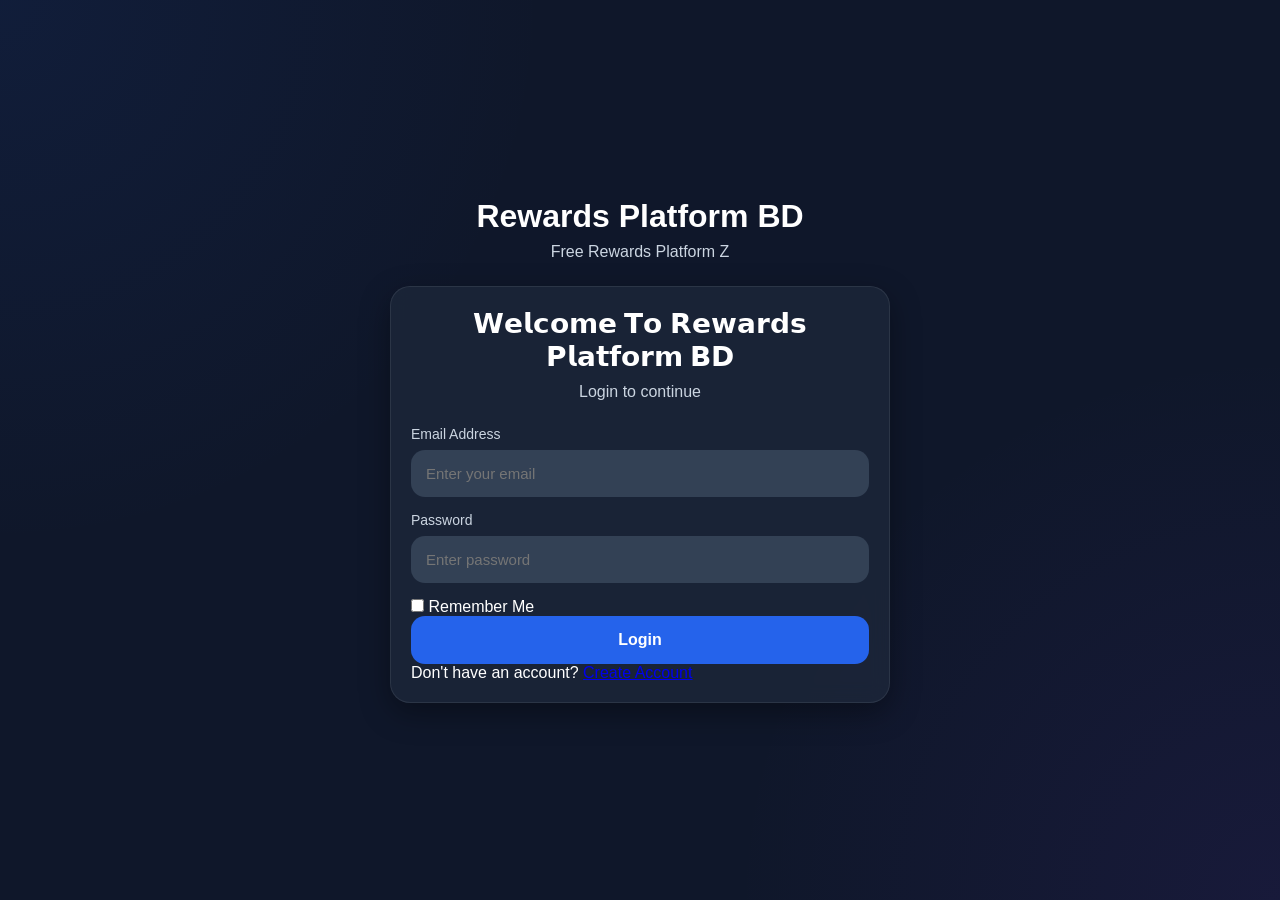
==== dashboard.html @ 18d7568e "Update brand logo text in dashboard.html Signed-off-by: Hasanuzzaman Zibon <noybok6400@gmail.com>" ====
<!DOCTYPE html>
<html lang="en">

<head>
<meta charset="UTF-8">
<meta name="viewport" content="width=device-width, initial-scale=1.0">

<title>Dashboard |Rewards Platform </title>

<link rel="stylesheet" href="css/profile.css">
</head>

<body>

<!-- ===================================== -->
<!-- APP LAYOUT -->
<!-- ===================================== -->

<div class="app-layout">

    <!-- ===================================== -->
    <!-- SIDEBAR -->
    <!-- ===================================== -->

    <aside class="sidebar">

        <div class="sidebar-header">
            <h2 class="brand-logo">𝗥𝗲𝘄𝗮𝗿𝗱𝘀 𝗣𝗹𝗮𝘁𝗳𝗼𝗿𝗺 𝗕𝗗</h2>
        </div>

        <nav class="sidebar-nav">

            <a href="dashboard.html" class="nav-link active">Dashboard</a>
            <a href="profile.html" class="nav-link">Profile</a>
            <a href="settings.html" class="nav-link">Settings</a>
            <a href="notifications.html" class="nav-link">Notifications</a>

        </nav>

    </aside>

    <!-- ===================================== -->
    <!-- MAIN CONTENT -->
    <!-- ===================================== -->

    <main class="main-content">

        <!-- ===================================== -->
        <!-- TOPBAR -->
        <!-- ===================================== -->

        <header class="topbar">

            <div class="topbar-left">
                <h1>Dashboard Overview</h1>
            </div>

            <div class="topbar-right">

                <button id="notificationBtn" class="icon-button">
                    Notifications
                </button>

                <button id="logoutBtn" class="logout-button">
                    Logout
                </button>

            </div>

        </header>

        <!-- ===================================== -->
        <!-- USER WELCOME CARD -->
        <!-- ===================================== -->

        <section class="card profile-hero">

            <div>
                <h2 id="userName">Loading...</h2>
                <p id="userEmail">email@example.com</p>
            </div>

        </section>

        <!-- ===================================== -->
        <!-- STATS GRID -->
        <!-- ===================================== -->

        <section class="stats-grid">

            <div class="stat-card">
                <h3>Wallet</h3>
                <div id="userPoints" class="stat-value">0</div>
            </div>

            <div class="stat-card">
                <h3>VIP Level</h3>
                <div id="userVip" class="stat-value">Bronze</div>
            </div>

            <div class="stat-card">
                <h3>Referrals</h3>
                <div id="referralCount" class="stat-value">0</div>
            </div>

            <div class="stat-card">
                <h3>Referral Code</h3>
                <div id="referralCode" class="stat-value">---</div>
            </div>
            <script src="js/storage.js"></script>
<script src="js/auth.js"></script>
<script src="js/dashboard.js"></script>
---- css/profile.css ----
/* ========================================
ROOT VARIABLES
======================================== */
:root{

--bg-main:#070b14;
--bg-secondary:#0f172a;
--bg-card:rgba(15,23,42,.75);

--primary:#3b82f6;
--secondary:#8b5cf6;
--success:#22c55e;
--warning:#f59e0b;
--danger:#ef4444;

--text:#ffffff;
--text-soft:#94a3b8;

--border:rgba(255,255,255,.08);

--gradient-primary:
linear-gradient(
    135deg,
    #3b82f6,
    #8b5cf6
);

--gradient-card:
linear-gradient(
    180deg,
    rgba(255,255,255,.04),
    rgba(255,255,255,.01)
);

--shadow-sm:
0 4px 12px rgba(0,0,0,.2);

--shadow-md:
0 10px 30px rgba(0,0,0,.35);

--shadow-lg:
0 20px 60px rgba(0,0,0,.5);

--radius:20px;

--sidebar-width:280px;

}

/* Glass Card System */

.card,
.stat-card,
.profile-hero{

background:var(--bg-card);

backdrop-filter:blur(20px);

border:1px solid var(--border);

box-shadow:var(--shadow-md);

}

/* Premium Hover */

.card:hover,
.stat-card:hover{

transform:translateY(-6px);

border-color:
rgba(59,130,246,.35);

box-shadow:
0 20px 40px
rgba(59,130,246,.15);

}

/* Sidebar Glow */

.sidebar{

background:
linear-gradient(
180deg,
#0f172a,
#0b1220);

border-right:
1px solid var(--border);

}

.nav-link{

position:relative;

overflow:hidden;

}

.nav-link::before{

content:"";

position:absolute;

top:0;
left:-100%;

width:100%;
height:100%;

background:
linear-gradient(
90deg,
transparent,
rgba(255,255,255,.08),
transparent);

transition:.5s;

}

.nav-link:hover::before{

left:100%;

}

.nav-link.active{

background:
var(--gradient-primary);

color:white;

box-shadow:
0 10px 25px
rgba(59,130,246,.35);

}

/* Avatar Ring */

.profile-avatar{

width:120px;
height:120px;

border-radius:50%;

background:
var(--gradient-primary);

position:relative;

display:flex;
align-items:center;
justify-content:center;

font-size:42px;
font-weight:700;

}

.profile-avatar::after{

content:"";

position:absolute;

inset:-5px;

border-radius:50%;

border:2px solid
rgba(59,130,246,.35);

animation:
pulseRing 2s infinite;

}

@keyframes pulseRing{

0%{
    transform:scale(1);
    opacity:1;
}

100%{
    transform:scale(1.15);
    opacity:0;
}

}

/* Stat Value */

.stat-value{

font-size:36px;

font-weight:800;

background:
var(--gradient-primary);

-webkit-background-clip:text;

-webkit-text-fill-color:
transparent;

}

/* VIP Badge */

.vip-badge{

background:
linear-gradient(
135deg,
#f59e0b,
#facc15);

color:#111;

font-weight:700;

padding:8px 16px;

border-radius:999px;

}

/* Achievement Cards */

.achievement-card{

position:relative;

overflow:hidden;

transition:.3s;

}

.achievement-card:hover{

transform:scale(1.03);

}

.achievement-card::before{

content:"";

position:absolute;

inset:0;

background:
linear-gradient(
135deg,
transparent,
rgba(255,255,255,.05));

}

/* Timeline */

.timeline-item{

position:relative;

padding-left:30px;

}

.timeline-item::before{

content:"";

width:12px;
height:12px;

border-radius:50%;

background:#3b82f6;

position:absolute;

left:0;
top:10px;

}
:root {

--bg-primary: #0f172a;
--bg-secondary: #111827;
--bg-card: #1e293b;

--text-primary: #ffffff;
--text-secondary: #94a3b8;

--border-color: #334155;

--accent-color: #3b82f6;
--accent-hover: #2563eb;

--success-color: #22c55e;
--warning-color: #f59e0b;

--sidebar-width: 260px;

--radius-sm: 10px;
--radius-md: 16px;
--radius-lg: 20px;

--shadow:
    0 10px 30px rgba(0,0,0,.25);

}

/* ========================================
RESET
======================================== */

* {
  
  margin: 0;
  padding: 0;
  box-sizing: border-box;

}

html {

scroll-behavior: smooth;

}

body {

font-family: Arial, sans-serif;

background: var(--bg-primary);

color: var(--text-primary);

min-height: 100vh;

}

/* ========================================
SCROLLBAR
======================================== */

::-webkit-scrollbar {

width: 8px;

}

::-webkit-scrollbar-track {

background: #111;

}

::-webkit-scrollbar-thumb {

background: #444;
border-radius: 20px;

}

/* ========================================
APP LAYOUT
======================================== */

.app-layout {

display: flex;

min-height: 100vh;

}

/* ========================================
SIDEBAR
======================================== */

.sidebar {

width: var(--sidebar-width);

background: var(--bg-secondary);

border-right: 1px solid
    var(--border-color);

padding: 24px;

position: fixed;

top: 0;
left: 0;
bottom: 0;

}

.sidebar-header {

margin-bottom: 40px;

}

.brand-logo {

font-size: 24px;
font-weight: 700;

}

.sidebar-nav {

display: flex;
flex-direction: column;
gap: 12px;

}

.nav-link {

text-decoration: none;

color: var(--text-secondary);

padding: 14px 16px;

border-radius: var(--radius-sm);

transition: .3s;

}

.nav-link:hover {

background: rgba(255,255,255,.05);

color: white;

}

.nav-link.active {

background: var(--accent-color);

color: white;

}

/* ========================================
MAIN CONTENT
======================================== */

.main-content {

margin-left: var(--sidebar-width);

width: 100%;

padding: 30px;

}

/* ========================================
TOPBAR
======================================== */

.topbar {

display: flex;

justify-content: space-between;

align-items: center;

margin-bottom: 30px;

}

.topbar-right {

display: flex;

gap: 12px;

}
/* =====================================
PROFILE COVER
===================================== */

.profile-cover{

position:relative;

height:220px;

border-radius:24px;

overflow:hidden;

margin-bottom:24px;

background:
linear-gradient(
    135deg,
    #3b82f6,
    #8b5cf6,
    #06b6d4
);

box-shadow:
0 20px 50px
rgba(59,130,246,.25);

}

.cover-overlay{

position:absolute;

inset:0;

background:
linear-gradient(
    rgba(0,0,0,.15),
    rgba(0,0,0,.45)
);

}

.cover-content{

position:absolute;

left:40px;

bottom:40px;

z-index:2;

}

.cover-content h2{

font-size:38px;

margin-bottom:8px;

}

.cover-content p{

color:#e2e8f0;

}

/* =====================================
VIP PROGRESS
===================================== */

.vip-progress-card{

background:
rgba(15,23,42,.75);

backdrop-filter:
blur(20px);

border:
1px solid rgba(255,255,255,.08);

border-radius:20px;

padding:24px;

margin-bottom:24px;

}

.vip-progress-header{

display:flex;

justify-content:space-between;

align-items:center;

margin-bottom:18px;

}

.vip-progress-header p{

color:#94a3b8;

margin-top:4px;

}

#vipProgressText{

font-size:20px;

}

.vip-levels{

display:flex;

justify-content:space-between;

margin-bottom:10px;

color:#94a3b8;

}

.progress-track{

width:100%;

height:14px;

border-radius:999px;

background:
rgba(255,255,255,.08);

overflow:hidden;

}

.progress-fill{

width:65%;

height:100%;

border-radius:999px;

background:
linear-gradient(
    90deg,
    #3b82f6,
    #8b5cf6
);

animation:
progressGrow 1.5s ease;

}

@keyframes progressGrow{

from{
    width:0;
}

to{
    width:65%;
}

}
.icon-button,
.logout-button {

border: none;

cursor: pointer;

padding: 12px 18px;

border-radius: var(--radius-sm);

transition: .3s;

}

.icon-button {

background: var(--bg-card);

color: white;

}

.logout-button {

background: #dc2626;

color: white;

}

.logout-button:hover {

opacity: .9;

}

/* ========================================
PROFILE HERO
======================================== */

.profile-hero {

background: var(--bg-card);

border: 1px solid
    var(--border-color);

border-radius: var(--radius-lg);

padding: 30px;

display: flex;

align-items: center;

gap: 24px;

margin-bottom: 30px;

box-shadow: var(--shadow);

}

.profile-avatar {

width: 100px;
height: 100px;

border-radius: 50%;

background: var(--accent-color);

display: flex;

justify-content: center;
align-items: center;

font-size: 36px;
font-weight: bold;

}

.profile-hero-content h2 {

margin-bottom: 8px;

}

.profile-hero-content p {

color: var(--text-secondary);

}

.hero-meta {

margin-top: 12px;

display: flex;

gap: 10px;

flex-wrap: wrap;

}

.vip-badge {

background: var(--warning-color);

color: black;

padding: 6px 12px;

border-radius: 999px;

font-weight: bold;

}

/* ========================================
STATS GRID
======================================== */

.stats-grid {

display: grid;

grid-template-columns:
    repeat(auto-fit,minmax(220px,1fr));

gap: 20px;

margin-bottom: 30px;

}

.stat-card {

background: var(--bg-card);

border: 1px solid
    var(--border-color);

border-radius: var(--radius-md);

padding: 24px;

}

.stat-card h3 {

color: var(--text-secondary);

margin-bottom: 10px;

}

.stat-value {

font-size: 32px;

font-weight: bold;

}

/* ========================================
CONTENT GRID
======================================== */

.content-grid {

display: grid;

grid-template-columns:
    2fr 1fr;

gap: 20px;

margin-bottom: 30px;

}

/* ========================================
CARD
======================================== */

.card {

background: var(--bg-card);

border: 1px solid
    var(--border-color);

border-radius: var(--radius-md);

padding: 24px;

margin-bottom: 30px;

}

.card-header {

margin-bottom: 20px;

}

.card-header h3 {

font-size: 20px;

}

/* ========================================
ACCOUNT INFO
======================================== */

.info-row {

display: flex;

justify-content: space-between;

align-items: center;

padding: 14px 0;

border-bottom:
    1px solid var(--border-color);

}

.info-row:last-child {

border-bottom: none;

}

.info-row span {

color: var(--text-secondary);

}

/* ========================================
REFERRAL CENTER
======================================== */

.referral-box {

background: #0f172a;

border: 1px dashed
    var(--accent-color);

padding: 18px;

border-radius: var(--radius-sm);

text-align: center;

font-size: 18px;

margin-bottom: 18px;

}

.primary-button {

width: 100%;

border: none;

cursor: pointer;

padding: 14px;

border-radius: var(--radius-sm);

background: var(--accent-color);

color: white;

font-weight: bold;

}

.primary-button:hover {

background:
    var(--accent-hover);

}

/* ========================================
ACHIEVEMENTS
======================================== */

.achievement-grid {

display: grid;

grid-template-columns:
    repeat(auto-fit,minmax(200px,1fr));

gap: 16px;

}

.achievement-card {

background: #0f172a;

border: 1px solid
    var(--border-color);

padding: 18px;

border-radius: var(--radius-sm);

}

/* ========================================
ACTIVITY TIMELINE
======================================== */

.activity-timeline {

display: flex;

flex-direction: column;

gap: 14px;

}

.timeline-item {

background: #0f172a;

border-left: 4px solid
    var(--accent-color);

padding: 16px;

border-radius: var(--radius-sm);

}

.timeline-item p {

color: var(--text-secondary);

margin-top: 6px;

}

/* ========================================
QUICK ACTIONS
======================================== */

.quick-actions {

display: flex;

gap: 16px;

flex-wrap: wrap;

}

.action-button {

border: none;

cursor: pointer;

padding: 14px 24px;

border-radius: var(--radius-sm);

background: var(--bg-card);

color: white;

transition: .3s;

}

.action-button:hover {

background: var(--accent-color);

}

/* ========================================
RESPONSIVE
======================================== */

@media (max-width: 992px) {

.content-grid {

    grid-template-columns: 1fr;

}

}

@media (max-width: 768px) {

.sidebar {

    display: none;

}

.main-content {

    margin-left: 0;

    padding: 20px;

}

.profile-hero {

    flex-direction: column;

    text-align: center;

}

.topbar {

    flex-direction: column;

    gap: 15px;

}

.topbar-right {

    width: 100%;

    justify-content: center;

}

}

@media (max-width: 480px) {

.stat-value {

    font-size: 26px;

}

.quick-actions {

    flex-direction: column;

}

.action-button {

    width: 100%;

}

}
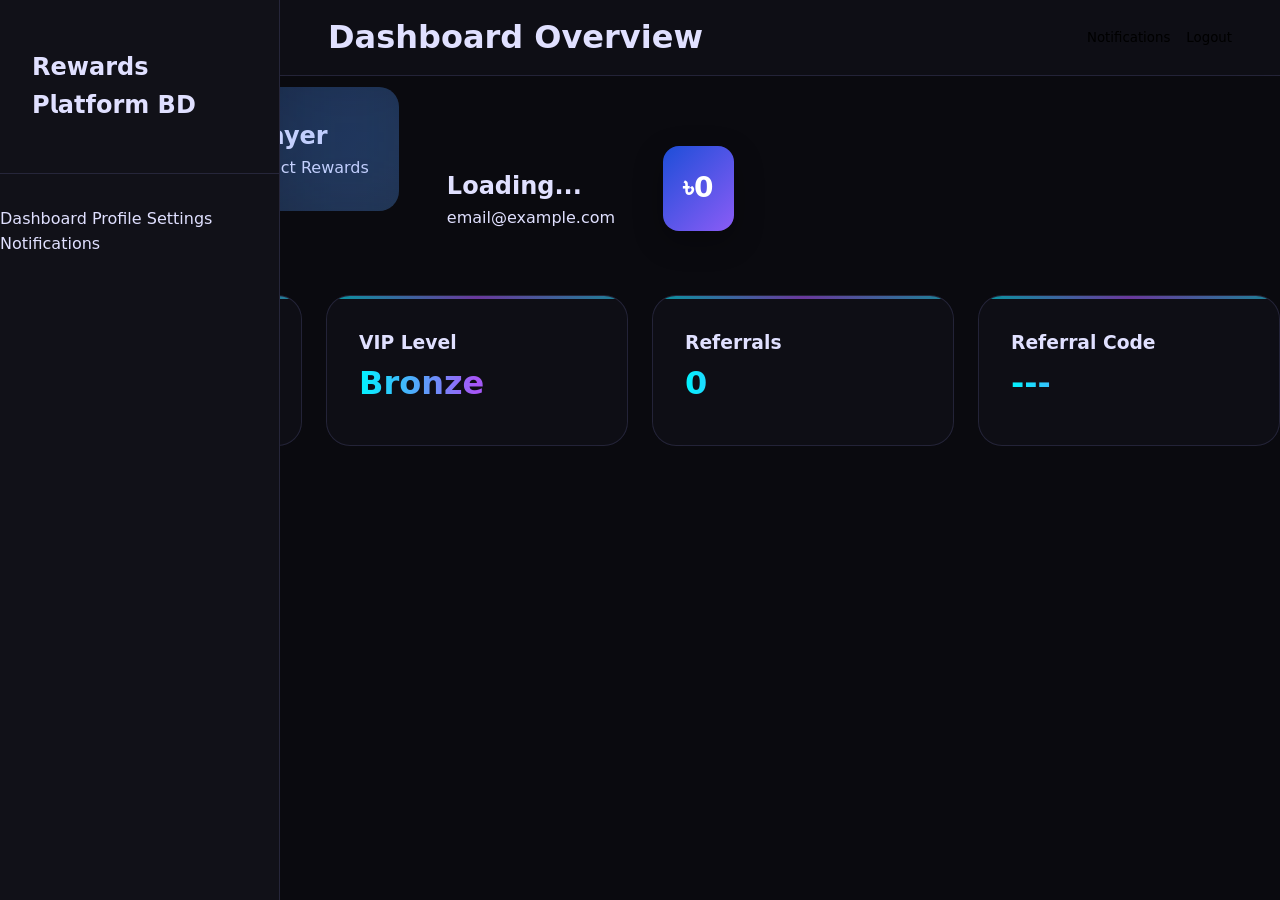
==== commit 2eb3fb2a: "Add game cards to dashboard Added game cards for Lucky Spin, Dice Roll, and Coin Flip.  Signed-off-b" ====
--- a/dashboard.html
+++ b/dashboard.html
@@ -5,7 +5,7 @@
 <meta charset="UTF-8">
 <meta name="viewport" content="width=device-width, initial-scale=1.0">
 
-<title>Dashboard |Rewards Platform </title>
+<title>Dashboard |Rewards Platform BD</title>
 
 <link rel="stylesheet" href="css/profile.css">
 </head>
@@ -45,6 +45,25 @@
 
     <main class="main-content">
 
+<div class="game-grid">
+
+    <div class="game-card">
+        <h3>🎰 Lucky Spin</h3>
+        <button onclick="spin()">Play</button>
+    </div>
+
+    <div class="game-card">
+        <h3>🎲 Dice Roll</h3>
+        <button onclick="rollDice()">Play</button>
+    </div>
+
+    <div class="game-card">
+        <h3>🪙 Coin Flip</h3>
+        <button onclick="coinFlip()">Play</button>
+    </div>
+
+</div>
+		
         <!-- ===================================== -->
         <!-- TOPBAR -->
         <!-- ===================================== -->
@@ -69,18 +88,24 @@
 
         </header>
 
-        <!-- ===================================== -->
-        <!-- USER WELCOME CARD -->
-        <!-- ===================================== -->
+        <!-- USER WELCOME CARD / HERO SECTION -->
+<section class="card profile-hero">
+	<div class="hero-pro">
+    <h1>Welcome Back, Player</h1>
+    <p>Earn XP • Unlock Levels • Collect Rewards</p>
+   
+ </div>
+    <div>
+        <h2 id="userName">Loading...</h2>
+        <p id="userEmail">email@example.com</p>
+    </div>
 
-        <section class="card profile-hero">
+    <!-- 💰 WALLET BOX HERE -->
+    <div class="wallet-anim">
+        <span id="walletValue">৳0</span>
+    </div>
 
-            <div>
-                <h2 id="userName">Loading...</h2>
-                <p id="userEmail">email@example.com</p>
-            </div>
-
-        </section>
+</section>
 
         <!-- ===================================== -->
         <!-- STATS GRID -->
--- a/css/profile.css
+++ b/css/profile.css
@@ -1,1155 +1,904 @@
-/* ========================================
-ROOT VARIABLES
-======================================== */
-:root{
-
---bg-main:#070b14;
---bg-secondary:#0f172a;
---bg-card:rgba(15,23,42,.75);
-
---primary:#3b82f6;
---secondary:#8b5cf6;
---success:#22c55e;
---warning:#f59e0b;
---danger:#ef4444;
-
---text:#ffffff;
---text-soft:#94a3b8;
-
---border:rgba(255,255,255,.08);
-
---gradient-primary:
-linear-gradient(
-    135deg,
-    #3b82f6,
-    #8b5cf6
-);
-
---gradient-card:
-linear-gradient(
-    180deg,
-    rgba(255,255,255,.04),
-    rgba(255,255,255,.01)
-);
-
---shadow-sm:
-0 4px 12px rgba(0,0,0,.2);
-
---shadow-md:
-0 10px 30px rgba(0,0,0,.35);
-
---shadow-lg:
-0 20px 60px rgba(0,0,0,.5);
-
---radius:20px;
-
---sidebar-width:280px;
-
-}
-
-/* Glass Card System */
-
-.card,
-.stat-card,
-.profile-hero{
-
-background:var(--bg-card);
-
-backdrop-filter:blur(20px);
-
-border:1px solid var(--border);
-
-box-shadow:var(--shadow-md);
-
-}
-
-/* Premium Hover */
-
-.card:hover,
-.stat-card:hover{
-
-transform:translateY(-6px);
-
-border-color:
-rgba(59,130,246,.35);
-
-box-shadow:
-0 20px 40px
-rgba(59,130,246,.15);
-
-}
-
-/* Sidebar Glow */
-
-.sidebar{
-
-background:
-linear-gradient(
-180deg,
-#0f172a,
-#0b1220);
-
-border-right:
-1px solid var(--border);
-
-}
-
-.nav-link{
-
-position:relative;
-
-overflow:hidden;
-
-}
-
-.nav-link::before{
-
-content:"";
-
-position:absolute;
-
-top:0;
-left:-100%;
-
-width:100%;
-height:100%;
-
-background:
-linear-gradient(
-90deg,
-transparent,
-rgba(255,255,255,.08),
-transparent);
-
-transition:.5s;
-
-}
-
-.nav-link:hover::before{
-
-left:100%;
-
-}
-
-.nav-link.active{
-
-background:
-var(--gradient-primary);
-
-color:white;
-
-box-shadow:
-0 10px 25px
-rgba(59,130,246,.35);
-
-}
-
-/* Avatar Ring */
-
-.profile-avatar{
-
-width:120px;
-height:120px;
-
-border-radius:50%;
-
-background:
-var(--gradient-primary);
-
-position:relative;
-
-display:flex;
-align-items:center;
-justify-content:center;
-
-font-size:42px;
-font-weight:700;
-
-}
-
-.profile-avatar::after{
-
-content:"";
-
-position:absolute;
-
-inset:-5px;
-
-border-radius:50%;
-
-border:2px solid
-rgba(59,130,246,.35);
-
-animation:
-pulseRing 2s infinite;
-
-}
-
-@keyframes pulseRing{
-
-0%{
-    transform:scale(1);
-    opacity:1;
-}
-
-100%{
-    transform:scale(1.15);
-    opacity:0;
-}
-
-}
-
-/* Stat Value */
-
-.stat-value{
-
-font-size:36px;
-
-font-weight:800;
-
-background:
-var(--gradient-primary);
-
--webkit-background-clip:text;
-
--webkit-text-fill-color:
-transparent;
-
-}
-
-/* VIP Badge */
-
-.vip-badge{
-
-background:
-linear-gradient(
-135deg,
-#f59e0b,
-#facc15);
-
-color:#111;
-
-font-weight:700;
-
-padding:8px 16px;
-
-border-radius:999px;
-
-}
-
-/* Achievement Cards */
-
-.achievement-card{
-
-position:relative;
-
-overflow:hidden;
-
-transition:.3s;
-
-}
-
-.achievement-card:hover{
-
-transform:scale(1.03);
-
-}
-
-.achievement-card::before{
-
-content:"";
-
-position:absolute;
-
-inset:0;
-
-background:
-linear-gradient(
-135deg,
-transparent,
-rgba(255,255,255,.05));
-
-}
-
-/* Timeline */
-
-.timeline-item{
-
-position:relative;
-
-padding-left:30px;
-
-}
-
-.timeline-item::before{
-
-content:"";
-
-width:12px;
-height:12px;
-
-border-radius:50%;
-
-background:#3b82f6;
-
-position:absolute;
-
-left:0;
-top:10px;
-
-}
 :root {
-
---bg-primary: #0f172a;
---bg-secondary: #111827;
---bg-card: #1e293b;
-
---text-primary: #ffffff;
---text-secondary: #94a3b8;
-
---border-color: #334155;
-
---accent-color: #3b82f6;
---accent-hover: #2563eb;
-
---success-color: #22c55e;
---warning-color: #f59e0b;
-
---sidebar-width: 260px;
-
---radius-sm: 10px;
---radius-md: 16px;
---radius-lg: 20px;
-
---shadow:
-    0 10px 30px rgba(0,0,0,.25);
-
-}
-
-/* ========================================
-RESET
-======================================== */
-
-* {
-  
+  /* Color Palette - Dark Fintech + Gaming Hybrid */
+  --color-bg: #0a0a0f;
+  --color-surface: #111118;
+  --color-surface-2: #1a1a23;
+  --color-surface-3: #21212d;
+  --color-accent: #00f5ff;
+  --color-accent-2: #a855f7;
+  --color-accent-3: #22d3ee;
+  --color-text: #e0e0ff;
+  --color-text-secondary: #a1a1b8;
+  --color-text-muted: #71717a;
+  --color-success: #22c55e;
+  --color-warning: #eab308;
+  --color-danger: #ef4444;
+  --color-vip: #f472b6;
+  
+  /* Gradients */
+  --gradient-primary: linear-gradient(135deg, #00f5ff 0%, #a855f7 100%);
+  --gradient-surface: linear-gradient(145deg, #1a1a23 0%, #111118 100%);
+  --gradient-card: linear-gradient(145deg, rgba(26,26,35,0.95) 0%, rgba(17,17,24,0.95) 100%);
+  --gradient-accent: linear-gradient(90deg, #00f5ff, #a855f7, #22d3ee);
+  
+  /* Spacing System */
+  --space-xs: 0.25rem;
+  --space-sm: 0.5rem;
+  --space-md: 1rem;
+  --space-lg: 1.5rem;
+  --space-xl: 2rem;
+  --space-2xl: 3rem;
+  --space-3xl: 4rem;
+  
+  /* Typography Scale */
+  --font-xs: 0.75rem;
+  --font-sm: 0.875rem;
+  --font-base: 1rem;
+  --font-lg: 1.125rem;
+  --font-xl: 1.25rem;
+  --font-2xl: 1.5rem;
+  --font-3xl: 2rem;
+  --font-4xl: 2.5rem;
+  
+  /* Border Radius */
+  --radius-sm: 0.375rem;
+  --radius-md: 0.75rem;
+  --radius-lg: 1rem;
+  --radius-xl: 1.5rem;
+  --radius-full: 9999px;
+  
+  /* Shadows */
+  --shadow-sm: 0 1px 3px rgba(0, 245, 255, 0.1);
+  --shadow-md: 0 4px 12px rgba(0, 245, 255, 0.15);
+  --shadow-lg: 0 10px 30px rgba(168, 85, 247, 0.2);
+  --shadow-xl: 0 20px 50px rgba(0, 245, 255, 0.25);
+  --shadow-glow: 0 0 25px rgba(0, 245, 255, 0.6);
+  
+  /* Animation Timings */
+  --transition-fast: 0.15s cubic-bezier(0.4, 0, 0.2, 1);
+  --transition-medium: 0.3s cubic-bezier(0.4, 0, 0.2, 1);
+  --transition-slow: 0.5s cubic-bezier(0.4, 0.0, 0.2, 1);
+  
+  /* Glassmorphism */
+  --glass-bg: rgba(17, 17, 24, 0.75);
+  --glass-border: rgba(163, 163, 255, 0.15);
+}
+
+*,
+*::before,
+*::after {
   margin: 0;
   padding: 0;
   box-sizing: border-box;
-
-}
-
-html {
-
-scroll-behavior: smooth;
-
+}
+
+html, body {
+  height: 100%;
+  font-family: system-ui, -apple-system, BlinkMacSystemFont, 'Segoe UI', Roboto, Oxygen, Ubuntu, Cantarell, sans-serif;
+  background: var(--color-bg);
+  color: var(--color-text);
+  line-height: 1.6;
+  -webkit-font-smoothing: antialiased;
+  -moz-osx-font-smoothing: grayscale;
 }
 
 body {
-
-font-family: Arial, sans-serif;
-
-background: var(--bg-primary);
-
-color: var(--text-primary);
-
-min-height: 100vh;
-
-}
-
-/* ========================================
-SCROLLBAR
-======================================== */
-
+  overflow-x: hidden;
+}
+
+/* Scrollbar Styling */
 ::-webkit-scrollbar {
-
-width: 8px;
-
+  width: 6px;
+  height: 6px;
 }
 
 ::-webkit-scrollbar-track {
-
-background: #111;
-
+  background: var(--color-surface);
 }
 
 ::-webkit-scrollbar-thumb {
-
-background: #444;
-border-radius: 20px;
-
-}
-
-/* ========================================
-APP LAYOUT
-======================================== */
-
-.app-layout {
-
-display: flex;
-
-min-height: 100vh;
-
-}
-
-/* ========================================
-SIDEBAR
-======================================== */
+  background: var(--color-accent);
+  border-radius: var(--radius-full);
+}
+
+::-webkit-scrollbar-thumb:hover {
+  background: var(--color-accent-2);
+}
+
+/* Global Reset Enhancements */
+a {
+  color: inherit;
+  text-decoration: none;
+}
+
+button {
+  font-family: inherit;
+  cursor: pointer;
+  border: none;
+  background: none;
+}
+
+/* App Layout */
+.app {
+  display: flex;
+  min-height: 100vh;
+  position: relative;
+}
 
 .sidebar {
-
-width: var(--sidebar-width);
-
-background: var(--bg-secondary);
-
-border-right: 1px solid
-    var(--border-color);
-
-padding: 24px;
-
-position: fixed;
-
-top: 0;
-left: 0;
-bottom: 0;
-
+  width: 280px;
+  background: var(--color-surface);
+  border-right: 1px solid var(--glass-border);
+  position: fixed;
+  top: 0;
+  left: 0;
+  height: 100vh;
+  z-index: 100;
+  transition: var(--transition-medium);
+  display: flex;
+  flex-direction: column;
 }
 
 .sidebar-header {
-
-margin-bottom: 40px;
-
-}
-
-.brand-logo {
-
-font-size: 24px;
-font-weight: 700;
-
+  padding: var(--space-2xl) var(--space-xl);
+  border-bottom: 1px solid var(--glass-border);
+}
+
+.sidebar-logo {
+  font-size: var(--font-2xl);
+  font-weight: 800;
+  background: var(--gradient-accent);
+  -webkit-background-clip: text;
+  -webkit-text-fill-color: transparent;
+  letter-spacing: -0.05em;
 }
 
 .sidebar-nav {
-
-display: flex;
-flex-direction: column;
-gap: 12px;
-
-}
-
-.nav-link {
-
-text-decoration: none;
-
-color: var(--text-secondary);
-
-padding: 14px 16px;
-
-border-radius: var(--radius-sm);
-
-transition: .3s;
-
-}
-
-.nav-link:hover {
-
-background: rgba(255,255,255,.05);
-
-color: white;
-
-}
-
-.nav-link.active {
-
-background: var(--accent-color);
-
-color: white;
-
-}
-
-/* ========================================
-MAIN CONTENT
-======================================== */
-
-.main-content {
-
-margin-left: var(--sidebar-width);
-
-width: 100%;
-
-padding: 30px;
-
-}
-
-/* ========================================
-TOPBAR
-======================================== */
-
+  flex: 1;
+  padding: var(--space-xl) 0;
+  overflow-y: auto;
+}
+
+.nav-item {
+  display: flex;
+  align-items: center;
+  gap: var(--space-md);
+  padding: var(--space-md) var(--space-xl);
+  color: var(--color-text-secondary);
+  transition: var(--transition-medium);
+  position: relative;
+  margin: 0 var(--space-sm);
+  border-radius: var(--radius-md);
+}
+
+.nav-item:hover {
+  color: var(--color-text);
+  background: rgba(0, 245, 255, 0.08);
+  transform: translateX(8px);
+}
+
+.nav-item.active {
+  background: rgba(0, 245, 255, 0.12);
+  color: var(--color-accent);
+  box-shadow: var(--shadow-glow);
+}
+
+.nav-item::before {
+  content: '';
+  position: absolute;
+  left: 0;
+  top: 50%;
+  transform: translateY(-50%);
+  width: 4px;
+  height: 24px;
+  background: var(--color-accent);
+  border-radius: 0 4px 4px 0;
+  opacity: 0;
+  transition: var(--transition-fast);
+}
+
+.nav-item.active::before {
+  opacity: 1;
+}
+
+.sidebar-footer {
+  padding: var(--space-xl);
+  border-top: 1px solid var(--glass-border);
+}
+
+/* Topbar */
 .topbar {
-
-display: flex;
-
-justify-content: space-between;
-
-align-items: center;
-
-margin-bottom: 30px;
-
+  position: fixed;
+  top: 0;
+  left: 280px;
+  right: 0;
+  height: 76px;
+  background: var(--glass-bg);
+  backdrop-filter: blur(20px);
+  border-bottom: 1px solid var(--glass-border);
+  display: flex;
+  align-items: center;
+  justify-content: space-between;
+  padding: 0 var(--space-2xl);
+  z-index: 90;
+  transition: var(--transition-medium);
+}
+
+.topbar-left {
+  display: flex;
+  align-items: center;
+  gap: var(--space-lg);
 }
 
 .topbar-right {
-
-display: flex;
-
-gap: 12px;
-
-}
-/* =====================================
-PROFILE COVER
-===================================== */
-
-.profile-cover{
-
-position:relative;
-
-height:220px;
-
-border-radius:24px;
-
-overflow:hidden;
-
-margin-bottom:24px;
-
-background:
-linear-gradient(
-    135deg,
-    #3b82f6,
-    #8b5cf6,
-    #06b6d4
-);
-
-box-shadow:
-0 20px 50px
-rgba(59,130,246,.25);
-
-}
-
-.cover-overlay{
-
-position:absolute;
-
-inset:0;
-
-background:
-linear-gradient(
-    rgba(0,0,0,.15),
-    rgba(0,0,0,.45)
-);
-
-}
-
-.cover-content{
-
-position:absolute;
-
-left:40px;
-
-bottom:40px;
-
-z-index:2;
-
-}
-
-.cover-content h2{
-
-font-size:38px;
-
-margin-bottom:8px;
-
-}
-
-.cover-content p{
-
-color:#e2e8f0;
-
-}
-
-/* =====================================
-VIP PROGRESS
-===================================== */
-
-.vip-progress-card{
-
-background:
-rgba(15,23,42,.75);
-
-backdrop-filter:
-blur(20px);
-
-border:
-1px solid rgba(255,255,255,.08);
-
-border-radius:20px;
-
-padding:24px;
-
-margin-bottom:24px;
-
-}
-
-.vip-progress-header{
-
-display:flex;
-
-justify-content:space-between;
-
-align-items:center;
-
-margin-bottom:18px;
-
-}
-
-.vip-progress-header p{
-
-color:#94a3b8;
-
-margin-top:4px;
-
-}
-
-#vipProgressText{
-
-font-size:20px;
-
-}
-
-.vip-levels{
-
-display:flex;
-
-justify-content:space-between;
-
-margin-bottom:10px;
-
-color:#94a3b8;
-
-}
-
-.progress-track{
-
-width:100%;
-
-height:14px;
-
-border-radius:999px;
-
-background:
-rgba(255,255,255,.08);
-
-overflow:hidden;
-
-}
-
-.progress-fill{
-
-width:65%;
-
-height:100%;
-
-border-radius:999px;
-
-background:
-linear-gradient(
-    90deg,
-    #3b82f6,
-    #8b5cf6
-);
-
-animation:
-progressGrow 1.5s ease;
-
-}
-
-@keyframes progressGrow{
-
-from{
-    width:0;
-}
-
-to{
-    width:65%;
-}
-
-}
-.icon-button,
-.logout-button {
-
-border: none;
-
-cursor: pointer;
-
-padding: 12px 18px;
-
-border-radius: var(--radius-sm);
-
-transition: .3s;
-
-}
-
-.icon-button {
-
-background: var(--bg-card);
-
-color: white;
-
-}
-
-.logout-button {
-
-background: #dc2626;
-
-color: white;
-
-}
-
-.logout-button:hover {
-
-opacity: .9;
-
-}
-
-/* ========================================
-PROFILE HERO
-======================================== */
-
+  display: flex;
+  align-items: center;
+  gap: var(--space-md);
+}
+
+.search-input {
+  background: var(--color-surface-2);
+  border: 1px solid var(--glass-border);
+  border-radius: var(--radius-full);
+  padding: var(--space-sm) var(--space-xl);
+  width: 320px;
+  color: var(--color-text);
+  font-size: var(--font-sm);
+  transition: var(--transition-medium);
+}
+
+.search-input:focus {
+  outline: none;
+  border-color: var(--color-accent);
+  box-shadow: var(--shadow-glow);
+}
+
+/* Profile Cover */
+.profile-cover {
+  height: 320px;
+  background: var(--gradient-accent);
+  position: relative;
+  overflow: hidden;
+  display: flex;
+  align-items: flex-end;
+}
+
+.profile-cover::before {
+  content: '';
+  position: absolute;
+  inset: 0;
+  background: 
+    radial-gradient(circle at 30% 20%, rgba(255,255,255,0.15) 0%, transparent 50%),
+    linear-gradient(transparent, rgba(10,10,15,0.85));
+  animation: coverShift 25s linear infinite;
+}
+
+@keyframes coverShift {
+  0% { background-position: 0% 50%; }
+  50% { background-position: 100% 50%; }
+  100% { background-position: 0% 50%; }
+}
+
+.profile-cover-content {
+  position: relative;
+  z-index: 2;
+  width: 100%;
+  padding: var(--space-3xl) var(--space-2xl) var(--space-xl);
+}
+
+/* Profile Hero */
 .profile-hero {
-
-background: var(--bg-card);
-
-border: 1px solid
-    var(--border-color);
-
-border-radius: var(--radius-lg);
-
-padding: 30px;
-
-display: flex;
-
-align-items: center;
-
-gap: 24px;
-
-margin-bottom: 30px;
-
-box-shadow: var(--shadow);
-
-}
-
-.profile-avatar {
-
-width: 100px;
-height: 100px;
-
-border-radius: 50%;
-
-background: var(--accent-color);
-
-display: flex;
-
-justify-content: center;
-align-items: center;
-
-font-size: 36px;
-font-weight: bold;
-
-}
-
-.profile-hero-content h2 {
-
-margin-bottom: 8px;
-
-}
-
-.profile-hero-content p {
-
-color: var(--text-secondary);
-
-}
-
-.hero-meta {
-
-margin-top: 12px;
-
-display: flex;
-
-gap: 10px;
-
-flex-wrap: wrap;
-
+  display: flex;
+  align-items: flex-end;
+  gap: var(--space-2xl);
+  margin-top: -80px;
+  position: relative;
+}
+
+.avatar-container {
+  position: relative;
+  width: 160px;
+  height: 160px;
+}
+
+.avatar {
+  width: 100%;
+  height: 100%;
+  border-radius: var(--radius-full);
+  border: 6px solid var(--color-surface);
+  object-fit: cover;
+  box-shadow: var(--shadow-xl);
+  transition: var(--transition-slow);
+}
+
+.avatar-ring {
+  position: absolute;
+  inset: -12px;
+  border: 3px solid transparent;
+  border-radius: var(--radius-full);
+  background: var(--gradient-accent);
+  -webkit-mask: 
+    linear-gradient(#fff 0 0) padding-box, 
+    linear-gradient(#fff 0 0);
+  -webkit-mask-composite: xor;
+  mask-composite: exclude;
+  animation: avatarRingRotate 12s linear infinite;
+}
+
+@keyframes avatarRingRotate {
+  from { transform: rotate(0deg); }
+  to { transform: rotate(360deg); }
+}
+
+.user-info {
+  flex: 1;
+}
+
+.user-name {
+  font-size: var(--font-4xl);
+  font-weight: 700;
+  margin-bottom: var(--space-xs);
+  background: var(--gradient-accent);
+  -webkit-background-clip: text;
+  -webkit-text-fill-color: transparent;
+}
+
+.user-handle {
+  color: var(--color-text-secondary);
+  font-size: var(--font-lg);
+  margin-bottom: var(--space-md);
 }
 
 .vip-badge {
-
-background: var(--warning-color);
-
-color: black;
-
-padding: 6px 12px;
-
-border-radius: 999px;
-
-font-weight: bold;
-
-}
-
-/* ========================================
-STATS GRID
-======================================== */
-
+  display: inline-flex;
+  align-items: center;
+  gap: var(--space-sm);
+  background: linear-gradient(90deg, #f472b6, #db2777);
+  color: white;
+  padding: 6px 18px;
+  border-radius: var(--radius-full);
+  font-size: var(--font-sm);
+  font-weight: 600;
+  box-shadow: var(--shadow-glow);
+  animation: vipPulse 2s ease-in-out infinite;
+}
+
+@keyframes vipPulse {
+  0%, 100% { transform: scale(1); }
+  50% { transform: scale(1.05); }
+}
+
+/* VIP Progress Card */
+.vip-progress-card {
+  background: var(--glass-bg);
+  backdrop-filter: blur(16px);
+  border: 1px solid var(--glass-border);
+  border-radius: var(--radius-xl);
+  padding: var(--space-xl);
+  margin-top: var(--space-2xl);
+  box-shadow: var(--shadow-lg);
+}
+
+.progress-header {
+  display: flex;
+  justify-content: space-between;
+  margin-bottom: var(--space-lg);
+}
+
+.progress-bar-container {
+  height: 12px;
+  background: var(--color-surface-2);
+  border-radius: var(--radius-full);
+  overflow: hidden;
+  position: relative;
+}
+
+.progress-bar {
+  height: 100%;
+  background: var(--gradient-accent);
+  width: 67%;
+  border-radius: var(--radius-full);
+  position: relative;
+  transition: width 1.2s cubic-bezier(0.34, 1.56, 0.64, 1);
+}
+
+.progress-bar::after {
+  content: '';
+  position: absolute;
+  inset: 0;
+  background: linear-gradient(90deg, transparent, rgba(255,255,255,0.6), transparent);
+  animation: shimmer 2.5s linear infinite;
+}
+
+@keyframes shimmer {
+  0% { transform: translateX(-150%); }
+  100% { transform: translateX(400%); }
+}
+
+/* Stats Grid */
 .stats-grid {
-
-display: grid;
-
-grid-template-columns:
-    repeat(auto-fit,minmax(220px,1fr));
-
-gap: 20px;
-
-margin-bottom: 30px;
-
+  display: grid;
+  grid-template-columns: repeat(auto-fit, minmax(220px, 1fr));
+  gap: var(--space-lg);
+  margin-top: var(--space-3xl);
 }
 
 .stat-card {
-
-background: var(--bg-card);
-
-border: 1px solid
-    var(--border-color);
-
-border-radius: var(--radius-md);
-
-padding: 24px;
-
-}
-
-.stat-card h3 {
-
-color: var(--text-secondary);
-
-margin-bottom: 10px;
-
+  background: var(--glass-bg);
+  backdrop-filter: blur(16px);
+  border: 1px solid var(--glass-border);
+  border-radius: var(--radius-xl);
+  padding: var(--space-xl);
+  transition: var(--transition-medium);
+  position: relative;
+  overflow: hidden;
+}
+
+.stat-card:hover {
+  transform: translateY(-8px);
+  box-shadow: var(--shadow-xl);
+}
+
+.stat-card::before {
+  content: '';
+  position: absolute;
+  top: 0;
+  left: 0;
+  right: 0;
+  height: 3px;
+  background: var(--gradient-accent);
+  opacity: 0.6;
 }
 
 .stat-value {
-
-font-size: 32px;
-
-font-weight: bold;
-
-}
-
-/* ========================================
-CONTENT GRID
-======================================== */
-
-.content-grid {
-
-display: grid;
-
-grid-template-columns:
-    2fr 1fr;
-
-gap: 20px;
-
-margin-bottom: 30px;
-
-}
-
-/* ========================================
-CARD
-======================================== */
-
-.card {
-
-background: var(--bg-card);
-
-border: 1px solid
-    var(--border-color);
-
-border-radius: var(--radius-md);
-
-padding: 24px;
-
-margin-bottom: 30px;
-
-}
-
-.card-header {
-
-margin-bottom: 20px;
-
-}
-
-.card-header h3 {
-
-font-size: 20px;
-
-}
-
-/* ========================================
-ACCOUNT INFO
-======================================== */
-
-.info-row {
-
-display: flex;
-
-justify-content: space-between;
-
-align-items: center;
-
-padding: 14px 0;
-
-border-bottom:
-    1px solid var(--border-color);
-
-}
-
-.info-row:last-child {
-
-border-bottom: none;
-
-}
-
-.info-row span {
-
-color: var(--text-secondary);
-
-}
-
-/* ========================================
-REFERRAL CENTER
-======================================== */
-
+  font-size: var(--font-3xl);
+  font-weight: 700;
+  background: var(--gradient-accent);
+  -webkit-background-clip: text;
+  -webkit-text-fill-color: transparent;
+  margin-bottom: var(--space-xs);
+}
+
+.stat-label {
+  color: var(--color-text-secondary);
+  font-size: var(--font-sm);
+  text-transform: uppercase;
+  letter-spacing: 0.5px;
+}
+
+/* Wallet / XP Display */
+.wallet-display {
+  background: var(--glass-bg);
+  border: 1px solid var(--glass-border);
+  border-radius: var(--radius-xl);
+  padding: var(--space-lg);
+  display: flex;
+  align-items: center;
+  gap: var(--space-lg);
+}
+
+.wallet-icon {
+  width: 52px;
+  height: 52px;
+  background: var(--gradient-primary);
+  border-radius: var(--radius-lg);
+  display: flex;
+  align-items: center;
+  justify-content: center;
+  color: white;
+  font-size: 1.5rem;
+}
+
+.wallet-anim{
+    background: linear-gradient(135deg,#1d4ed8,#8b5cf6);
+    padding: 20px;
+    border-radius: 16px;
+    color: white;
+    font-size: 28px;
+    font-weight: 800;
+    box-shadow: 0 10px 30px rgba(0,0,0,.3);
+    transition: all .3s ease;
+}
+
+.wallet-anim.glow{
+    transform: scale(1.08);
+    box-shadow: 0 0 40px rgba(59,130,246,.6);
+}
+/* Content Cards */
+.glass-card {
+  background: var(--glass-bg);
+  backdrop-filter: blur(20px);
+  border: 1px solid var(--glass-border);
+  border-radius: var(--radius-xl);
+  padding: var(--space-2xl);
+  transition: var(--transition-medium);
+}
+
+.glass-card:hover {
+  border-color: var(--color-accent);
+  box-shadow: var(--shadow-lg);
+  transform: translateY(-4px);
+}
+
+/* Account Info */
+.account-row {
+  display: flex;
+  justify-content: space-between;
+  padding: var(--space-lg) 0;
+  border-bottom: 1px solid var(--glass-border);
+}
+
+.account-row:last-child {
+  border-bottom: none;
+}
+
+/* Referral Box */
 .referral-box {
-
-background: #0f172a;
-
-border: 1px dashed
-    var(--accent-color);
-
-padding: 18px;
-
-border-radius: var(--radius-sm);
-
-text-align: center;
-
-font-size: 18px;
-
-margin-bottom: 18px;
-
-}
-
-.primary-button {
-
-width: 100%;
-
-border: none;
-
-cursor: pointer;
-
-padding: 14px;
-
-border-radius: var(--radius-sm);
-
-background: var(--accent-color);
-
-color: white;
-
-font-weight: bold;
-
-}
-
-.primary-button:hover {
-
-background:
-    var(--accent-hover);
-
-}
-
-/* ========================================
-ACHIEVEMENTS
-======================================== */
-
-.achievement-grid {
-
-display: grid;
-
-grid-template-columns:
-    repeat(auto-fit,minmax(200px,1fr));
-
-gap: 16px;
-
+  border: 2px dashed var(--color-accent);
+  border-radius: var(--radius-xl);
+  padding: var(--space-2xl);
+  text-align: center;
+  position: relative;
+  overflow: hidden;
+}
+
+.referral-box::after {
+  content: '';
+  position: absolute;
+  inset: 0;
+  background: var(--gradient-accent);
+  opacity: 0.05;
+  pointer-events: none;
+}
+
+.copy-btn {
+  margin-top: var(--space-lg);
+}
+
+/* Achievement Grid */
+.achievements-grid {
+  display: grid;
+  grid-template-columns: repeat(auto-fill, minmax(140px, 1fr));
+  gap: var(--space-lg);
 }
 
 .achievement-card {
-
-background: #0f172a;
-
-border: 1px solid
-    var(--border-color);
-
-padding: 18px;
-
-border-radius: var(--radius-sm);
-
-}
-
-/* ========================================
-ACTIVITY TIMELINE
-======================================== */
-
-.activity-timeline {
-
-display: flex;
-
-flex-direction: column;
-
-gap: 14px;
-
+  background: var(--glass-bg);
+  border: 1px solid var(--glass-border);
+  border-radius: var(--radius-lg);
+  padding: var(--space-lg);
+  text-align: center;
+  transition: var(--transition-medium);
+  position: relative;
+}
+
+.achievement-card:hover {
+  transform: scale(1.08);
+  box-shadow: var(--shadow-glow);
+}
+
+.achievement-card.unlocked {
+  border-color: var(--color-success);
+  box-shadow: 0 0 20px rgba(34, 197, 94, 0.3);
+}
+
+/* Activity Timeline */
+.timeline {
+  position: relative;
+  padding-left: 32px;
+}
+
+.timeline::before {
+  content: '';
+  position: absolute;
+  left: 12px;
+  top: 8px;
+  bottom: 8px;
+  width: 3px;
+  background: linear-gradient(to bottom, var(--color-accent), var(--color-accent-2));
 }
 
 .timeline-item {
-
-background: #0f172a;
-
-border-left: 4px solid
-    var(--accent-color);
-
-padding: 16px;
-
-border-radius: var(--radius-sm);
-
-}
-
-.timeline-item p {
-
-color: var(--text-secondary);
-
-margin-top: 6px;
-
-}
-
-/* ========================================
-QUICK ACTIONS
-======================================== */
-
+  position: relative;
+  margin-bottom: var(--space-2xl);
+  padding-left: var(--space-lg);
+}
+
+.timeline-dot {
+  position: absolute;
+  left: -4px;
+  top: 6px;
+  width: 18px;
+  height: 18px;
+  background: var(--color-surface);
+  border: 3px solid var(--color-accent);
+  border-radius: var(--radius-full);
+  z-index: 2;
+}
+
+/* Buttons */
+.btn {
+  padding: 12px 28px;
+  border-radius: var(--radius-full);
+  font-weight: 600;
+  font-size: var(--font-sm);
+  display: inline-flex;
+  align-items: center;
+  gap: var(--space-sm);
+  transition: var(--transition-medium);
+  position: relative;
+  overflow: hidden;
+}
+
+.btn-primary {
+  background: var(--gradient-primary);
+  color: #000;
+  box-shadow: var(--shadow-md);
+}
+
+.btn-primary:hover {
+  transform: translateY(-2px);
+  box-shadow: var(--shadow-glow);
+}
+
+.btn-secondary {
+  background: transparent;
+  color: var(--color-text);
+  border: 1px solid var(--glass-border);
+}
+
+.btn-secondary:hover {
+  background: rgba(163, 163, 255, 0.1);
+  border-color: var(--color-accent);
+}
+
+.btn-glow {
+  position: relative;
+}
+
+.btn-glow::after {
+  content: '';
+  position: absolute;
+  inset: 0;
+  background: var(--gradient-accent);
+  filter: blur(12px);
+  opacity: 0.4;
+  z-index: -1;
+  transition: var(--transition-medium);
+}
+
+.btn-glow:hover::after {
+  opacity: 0.7;
+}
+
+/* Modals */
+.modal {
+  position: fixed;
+  inset: 0;
+  background: rgba(10, 10, 15, 0.85);
+  backdrop-filter: blur(12px);
+  display: none;
+  align-items: center;
+  justify-content: center;
+  z-index: 1000;
+}
+
+.modal-content {
+  background: var(--glass-bg);
+  border: 1px solid var(--glass-border);
+  border-radius: var(--radius-2xl);
+  width: 100%;
+  max-width: 480px;
+  max-height: 90vh;
+  overflow: auto;
+  box-shadow: var(--shadow-xl);
+}
+
+/* Tooltips */
+.tooltip {
+  position: relative;
+}
+
+.tooltip::after {
+  content: attr(data-tooltip);
+  position: absolute;
+  bottom: 100%;
+  left: 50%;
+  transform: translateX(-50%);
+  background: var(--color-surface-3);
+  color: var(--color-text);
+  padding: var(--space-xs) var(--space-md);
+  border-radius: var(--radius-md);
+  font-size: var(--font-xs);
+  white-space: nowrap;
+  opacity: 0;
+  pointer-events: none;
+  transition: var(--transition-fast);
+  z-index: 10;
+}
+
+.tooltip:hover::after {
+  opacity: 1;
+  bottom: calc(100% + 8px);
+}
+
+/* Loading Skeletons */
+.skeleton {
+  background: linear-gradient(90deg, var(--color-surface-2) 25%, var(--color-surface-3) 50%, var(--color-surface-2) 75%);
+  background-size: 200% 100%;
+  animation: skeletonLoading 1.5s linear infinite;
+  border-radius: var(--radius-md);
+}
+
+@keyframes skeletonLoading {
+  0% { background-position: 200% 0; }
+  100% { background-position: -200% 0; }
+}
+
+/* Quick Actions */
 .quick-actions {
-
-display: flex;
-
-gap: 16px;
-
-flex-wrap: wrap;
-
-}
-
-.action-button {
-
-border: none;
-
-cursor: pointer;
-
-padding: 14px 24px;
-
-border-radius: var(--radius-sm);
-
-background: var(--bg-card);
-
-color: white;
-
-transition: .3s;
-
-}
-
-.action-button:hover {
-
-background: var(--accent-color);
-
-}
-
-/* ========================================
-RESPONSIVE
-======================================== */
+  display: flex;
+  gap: var(--space-sm);
+  flex-wrap: wrap;
+}
+
+/* Notification Badge */
+.notification-badge {
+  position: relative;
+}
+
+.notification-badge::after {
+  content: '';
+  position: absolute;
+  top: -4px;
+  right: -4px;
+  width: 18px;
+  height: 18px;
+  background: var(--color-danger);
+  border-radius: var(--radius-full);
+  display: flex;
+  align-items: center;
+  justify-content: center;
+  font-size: 10px;
+  font-weight: 700;
+  color: white;
+  animation: ping 2s cubic-bezier(0, 0, 0.2, 1) infinite;
+}
+
+@keyframes ping {
+  75%, 100% {
+    transform: scale(2);
+    opacity: 0;
+  }
+}
+
+/* Responsive Breakpoints */
+@media (max-width: 1200px) {
+  .sidebar {
+    width: 260px;
+  }
+  
+  .topbar {
+    left: 260px;
+  }
+}
 
 @media (max-width: 992px) {
-
-.content-grid {
-
-    grid-template-columns: 1fr;
-
-}
-
+  .stats-grid {
+    grid-template-columns: repeat(auto-fit, minmax(180px, 1fr));
+  }
+  
+  .profile-hero {
+    flex-direction: column;
+    align-items: flex-start;
+  }
 }
 
 @media (max-width: 768px) {
-
-.sidebar {
-
-    display: none;
-
-}
-
-.main-content {
-
-    margin-left: 0;
-
-    padding: 20px;
-
-}
-
-.profile-hero {
-
-    flex-direction: column;
-
-    text-align: center;
-
-}
-
-.topbar {
-
-    flex-direction: column;
-
-    gap: 15px;
-
-}
-
-.topbar-right {
-
-    width: 100%;
-
-    justify-content: center;
-
-}
-
+  .sidebar {
+    transform: translateX(-100%);
+  }
+  
+  .sidebar.open {
+    transform: translateX(0);
+  }
+  
+  .topbar {
+    left: 0;
+  }
+  
+  .profile-cover {
+    height: 240px;
+  }
+  
+  .avatar-container {
+    width: 110px;
+    height: 110px;
+  }
 }
 
 @media (max-width: 480px) {
-
-.stat-value {
-
-    font-size: 26px;
-
-}
-
-.quick-actions {
-
-    flex-direction: column;
-
-}
-
-.action-button {
-
-    width: 100%;
-
-}
-
-}
+  :root {
+    --space-xl: 1.25rem;
+    --space-2xl: 1.75rem;
+  }
+  
+  .stat-card {
+    padding: var(--space-lg);
+  }
+  
+  .search-input {
+    width: 220px;
+  }
+}
+
+/* Additional Micro Interactions */
+.glow-text {
+  animation: textGlow 3s ease-in-out infinite alternate;
+}
+
+@keyframes textGlow {
+  from { text-shadow: 0 0 10px var(--color-accent); }
+  to { text-shadow: 0 0 30px var(--color-accent), 0 0 40px var(--color-accent-2); }
+}
+
+.hero-pro{
+    background: linear-gradient(135deg,#0f172a,#1e293b);
+    padding: 30px;
+    border-radius: 20px;
+    margin-bottom: 20px;
+    position: relative;
+    overflow: hidden;
+}
+
+.hero-pro::after{
+    content:"";
+    position:absolute;
+    width:200px;
+    height:200px;
+    background:rgba(59,130,246,.3);
+    filter:blur(80px);
+    top:-50px;
+    right:-50px;
+    animation: floatGlow 6s infinite;
+}
+
+@keyframes floatGlow{
+    0%,100%{transform:translateY(0)}
+    50%{transform:translateY(20px)}
+}
+.pulse {
+  animation: pulseScale 2s ease-in-out infinite;
+}
+
+@keyframes pulseScale {
+  0%, 100% { transform: scale(1); }
+  50% { transform: scale(1.04); }
+}
+
+/* Final polish and utility classes */
+.hidden {
+  display: none !important;
+}
+
+.flex {
+  display: flex;
+}
+
+.items-center {
+  align-items: center;
+}
+
+.justify-between {
+  justify-content: space-between;
+}
+
+.text-center {
+  text-align: center;
+}
+
+.mt-8 {
+  margin-top: var(--space-2xl);
+}
+
+/* End of CSS - Production ready */
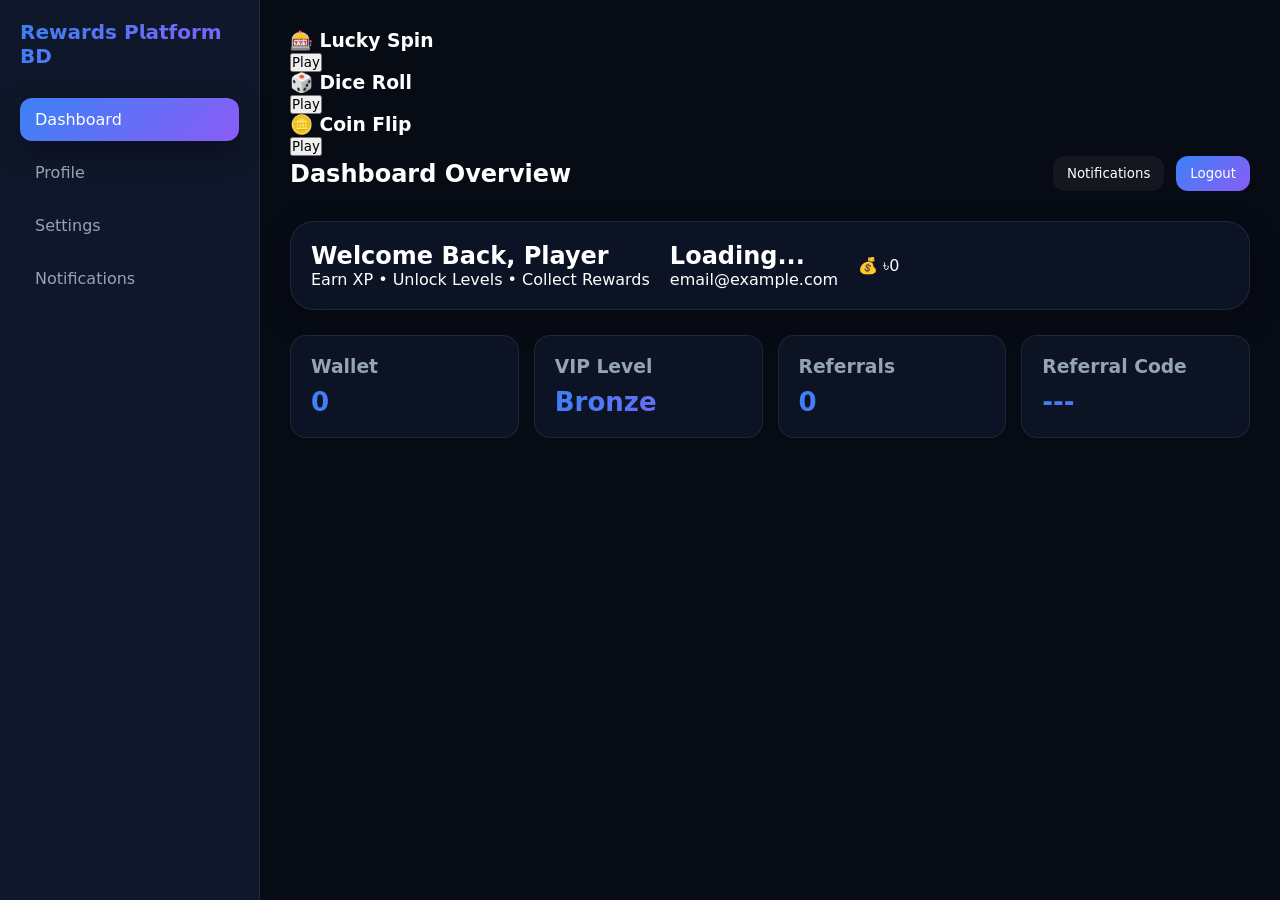
==== commit d1f23529: "Add Google Fonts preconnect and stylesheet links Signed-off-by: Hasanuzzaman Zibon <noybok6400@gmail" ====
--- a/dashboard.html
+++ b/dashboard.html
@@ -6,7 +6,9 @@
 <meta name="viewport" content="width=device-width, initial-scale=1.0">
 
 <title>Dashboard |Rewards Platform BD</title>
-
+<link rel="preconnect" href="https://fonts.googleapis.com">
+<link rel="preconnect" href="https://fonts.gstatic.com" crossorigin>
+<link href="https://fonts.googleapis.com/css2?family=Inter:wght@400;500;600;700;800&display=swap" rel="stylesheet">
 <link rel="stylesheet" href="css/profile.css">
 </head>
 
@@ -101,9 +103,9 @@
     </div>
 
     <!-- 💰 WALLET BOX HERE -->
-    <div class="wallet-anim">
-        <span id="walletValue">৳0</span>
-    </div>
+    <div class="wallet-anim glow">
+    💰 <span id="walletValue">৳0</span>
+</div>
 
 </section>
 
@@ -133,5 +135,5 @@
                 <div id="referralCode" class="stat-value">---</div>
             </div>
             <script src="js/storage.js"></script>
-<script src="js/auth.js"></script>
-<script src="js/dashboard.js"></script>
+			<script src="js/auth.js"></script>
+			<script src="js/dashboard.js"></script>
--- a/css/profile.css
+++ b/css/profile.css
@@ -1,904 +1,1121 @@
+/* ========================================
+ROOT VARIABLES
+======================================== */
+
 :root {
-  /* Color Palette - Dark Fintech + Gaming Hybrid */
-  --color-bg: #0a0a0f;
-  --color-surface: #111118;
-  --color-surface-2: #1a1a23;
-  --color-surface-3: #21212d;
-  --color-accent: #00f5ff;
-  --color-accent-2: #a855f7;
-  --color-accent-3: #22d3ee;
-  --color-text: #e0e0ff;
-  --color-text-secondary: #a1a1b8;
-  --color-text-muted: #71717a;
-  --color-success: #22c55e;
-  --color-warning: #eab308;
-  --color-danger: #ef4444;
-  --color-vip: #f472b6;
+
+--bg-primary: #0f172a;
+--bg-secondary: #111827;
+--bg-card: #1e293b;
+
+--text-primary: #ffffff;
+--text-secondary: #94a3b8;
+
+--border-color: #334155;
+
+--accent-color: #3b82f6;
+--accent-hover: #2563eb;
+
+--success-color: #22c55e;
+--warning-color: #f59e0b;
+
+--sidebar-width: 260px;
+
+--radius-sm: 10px;
+--radius-md: 16px;
+--radius-lg: 20px;
+
+--shadow:
+    0 10px 30px rgba(0,0,0,.25);
+
+}
+
+/* ========================================
+RESET
+======================================== */
+
+* {
   
-  /* Gradients */
-  --gradient-primary: linear-gradient(135deg, #00f5ff 0%, #a855f7 100%);
-  --gradient-surface: linear-gradient(145deg, #1a1a23 0%, #111118 100%);
-  --gradient-card: linear-gradient(145deg, rgba(26,26,35,0.95) 0%, rgba(17,17,24,0.95) 100%);
-  --gradient-accent: linear-gradient(90deg, #00f5ff, #a855f7, #22d3ee);
-  
-  /* Spacing System */
-  --space-xs: 0.25rem;
-  --space-sm: 0.5rem;
-  --space-md: 1rem;
-  --space-lg: 1.5rem;
-  --space-xl: 2rem;
-  --space-2xl: 3rem;
-  --space-3xl: 4rem;
-  
-  /* Typography Scale */
-  --font-xs: 0.75rem;
-  --font-sm: 0.875rem;
-  --font-base: 1rem;
-  --font-lg: 1.125rem;
-  --font-xl: 1.25rem;
-  --font-2xl: 1.5rem;
-  --font-3xl: 2rem;
-  --font-4xl: 2.5rem;
-  
-  /* Border Radius */
-  --radius-sm: 0.375rem;
-  --radius-md: 0.75rem;
-  --radius-lg: 1rem;
-  --radius-xl: 1.5rem;
-  --radius-full: 9999px;
-  
-  /* Shadows */
-  --shadow-sm: 0 1px 3px rgba(0, 245, 255, 0.1);
-  --shadow-md: 0 4px 12px rgba(0, 245, 255, 0.15);
-  --shadow-lg: 0 10px 30px rgba(168, 85, 247, 0.2);
-  --shadow-xl: 0 20px 50px rgba(0, 245, 255, 0.25);
-  --shadow-glow: 0 0 25px rgba(0, 245, 255, 0.6);
-  
-  /* Animation Timings */
-  --transition-fast: 0.15s cubic-bezier(0.4, 0, 0.2, 1);
-  --transition-medium: 0.3s cubic-bezier(0.4, 0, 0.2, 1);
-  --transition-slow: 0.5s cubic-bezier(0.4, 0.0, 0.2, 1);
-  
-  /* Glassmorphism */
-  --glass-bg: rgba(17, 17, 24, 0.75);
-  --glass-border: rgba(163, 163, 255, 0.15);
-}
-
-*,
-*::before,
-*::after {
   margin: 0;
   padding: 0;
   box-sizing: border-box;
-}
-
-html, body {
-  height: 100%;
-  font-family: system-ui, -apple-system, BlinkMacSystemFont, 'Segoe UI', Roboto, Oxygen, Ubuntu, Cantarell, sans-serif;
-  background: var(--color-bg);
-  color: var(--color-text);
-  line-height: 1.6;
-  -webkit-font-smoothing: antialiased;
-  -moz-osx-font-smoothing: grayscale;
+
+}
+
+html {
+
+scroll-behavior: smooth;
+
 }
 
 body {
-  overflow-x: hidden;
-}
-
-/* Scrollbar Styling */
+
+font-family: Arial, sans-serif;
+
+background: var(--bg-primary);
+
+color: var(--text-primary);
+
+min-height: 100vh;
+
+}
+
+/* ========================================
+SCROLLBAR
+======================================== */
+
 ::-webkit-scrollbar {
-  width: 6px;
-  height: 6px;
+
+width: 8px;
+
 }
 
 ::-webkit-scrollbar-track {
-  background: var(--color-surface);
+
+background: #111;
+
 }
 
 ::-webkit-scrollbar-thumb {
-  background: var(--color-accent);
-  border-radius: var(--radius-full);
-}
-
-::-webkit-scrollbar-thumb:hover {
-  background: var(--color-accent-2);
-}
-
-/* Global Reset Enhancements */
-a {
-  color: inherit;
-  text-decoration: none;
-}
-
-button {
-  font-family: inherit;
-  cursor: pointer;
-  border: none;
-  background: none;
-}
-
-/* App Layout */
-.app {
-  display: flex;
-  min-height: 100vh;
-  position: relative;
-}
+
+background: #444;
+border-radius: 20px;
+
+}
+
+/* ========================================
+APP LAYOUT
+======================================== */
+
+.app-layout {
+
+display: flex;
+
+min-height: 100vh;
+
+}
+
+/* ========================================
+SIDEBAR
+======================================== */
 
 .sidebar {
-  width: 280px;
-  background: var(--color-surface);
-  border-right: 1px solid var(--glass-border);
-  position: fixed;
-  top: 0;
-  left: 0;
-  height: 100vh;
-  z-index: 100;
-  transition: var(--transition-medium);
-  display: flex;
-  flex-direction: column;
+
+width: var(--sidebar-width);
+
+background: var(--bg-secondary);
+
+border-right: 1px solid
+    var(--border-color);
+
+padding: 24px;
+
+position: fixed;
+
+top: 0;
+left: 0;
+bottom: 0;
+
 }
 
 .sidebar-header {
-  padding: var(--space-2xl) var(--space-xl);
-  border-bottom: 1px solid var(--glass-border);
-}
-
-.sidebar-logo {
-  font-size: var(--font-2xl);
-  font-weight: 800;
-  background: var(--gradient-accent);
-  -webkit-background-clip: text;
-  -webkit-text-fill-color: transparent;
-  letter-spacing: -0.05em;
+
+margin-bottom: 40px;
+
+}
+
+.brand-logo {
+
+font-size: 24px;
+font-weight: 700;
+
 }
 
 .sidebar-nav {
-  flex: 1;
-  padding: var(--space-xl) 0;
-  overflow-y: auto;
-}
-
-.nav-item {
-  display: flex;
-  align-items: center;
-  gap: var(--space-md);
-  padding: var(--space-md) var(--space-xl);
-  color: var(--color-text-secondary);
-  transition: var(--transition-medium);
-  position: relative;
-  margin: 0 var(--space-sm);
-  border-radius: var(--radius-md);
-}
-
-.nav-item:hover {
-  color: var(--color-text);
-  background: rgba(0, 245, 255, 0.08);
-  transform: translateX(8px);
-}
-
-.nav-item.active {
-  background: rgba(0, 245, 255, 0.12);
-  color: var(--color-accent);
-  box-shadow: var(--shadow-glow);
-}
-
-.nav-item::before {
-  content: '';
-  position: absolute;
-  left: 0;
-  top: 50%;
-  transform: translateY(-50%);
-  width: 4px;
-  height: 24px;
-  background: var(--color-accent);
-  border-radius: 0 4px 4px 0;
-  opacity: 0;
-  transition: var(--transition-fast);
-}
-
-.nav-item.active::before {
-  opacity: 1;
-}
-
-.sidebar-footer {
-  padding: var(--space-xl);
-  border-top: 1px solid var(--glass-border);
-}
-
-/* Topbar */
+
+display: flex;
+flex-direction: column;
+gap: 12px;
+
+}
+
+.nav-link {
+
+text-decoration: none;
+
+color: var(--text-secondary);
+
+padding: 14px 16px;
+
+border-radius: var(--radius-sm);
+
+transition: .3s;
+
+}
+
+.nav-link:hover {
+
+background: rgba(255,255,255,.05);
+
+color: white;
+
+}
+
+.nav-link.active {
+
+background: var(--accent-color);
+
+color: white;
+
+}
+
+/* ========================================
+MAIN CONTENT
+======================================== */
+
+.main-content {
+
+margin-left: var(--sidebar-width);
+
+width: 100%;
+
+padding: 30px;
+
+}
+
+/* ========================================
+TOPBAR
+======================================== */
+
 .topbar {
-  position: fixed;
-  top: 0;
-  left: 280px;
-  right: 0;
-  height: 76px;
-  background: var(--glass-bg);
-  backdrop-filter: blur(20px);
-  border-bottom: 1px solid var(--glass-border);
-  display: flex;
-  align-items: center;
-  justify-content: space-between;
-  padding: 0 var(--space-2xl);
-  z-index: 90;
-  transition: var(--transition-medium);
-}
-
-.topbar-left {
-  display: flex;
-  align-items: center;
-  gap: var(--space-lg);
+
+display: flex;
+
+justify-content: space-between;
+
+align-items: center;
+
+margin-bottom: 30px;
+
 }
 
 .topbar-right {
-  display: flex;
-  align-items: center;
-  gap: var(--space-md);
-}
-
-.search-input {
-  background: var(--color-surface-2);
-  border: 1px solid var(--glass-border);
-  border-radius: var(--radius-full);
-  padding: var(--space-sm) var(--space-xl);
-  width: 320px;
-  color: var(--color-text);
-  font-size: var(--font-sm);
-  transition: var(--transition-medium);
-}
-
-.search-input:focus {
-  outline: none;
-  border-color: var(--color-accent);
-  box-shadow: var(--shadow-glow);
-}
-
-/* Profile Cover */
-.profile-cover {
-  height: 320px;
-  background: var(--gradient-accent);
-  position: relative;
-  overflow: hidden;
-  display: flex;
-  align-items: flex-end;
-}
-
-.profile-cover::before {
-  content: '';
-  position: absolute;
-  inset: 0;
-  background: 
-    radial-gradient(circle at 30% 20%, rgba(255,255,255,0.15) 0%, transparent 50%),
-    linear-gradient(transparent, rgba(10,10,15,0.85));
-  animation: coverShift 25s linear infinite;
-}
-
-@keyframes coverShift {
-  0% { background-position: 0% 50%; }
-  50% { background-position: 100% 50%; }
-  100% { background-position: 0% 50%; }
-}
-
-.profile-cover-content {
-  position: relative;
-  z-index: 2;
-  width: 100%;
-  padding: var(--space-3xl) var(--space-2xl) var(--space-xl);
-}
-
-/* Profile Hero */
+
+display: flex;
+
+gap: 12px;
+
+}
+
+.icon-button,
+.logout-button {
+
+border: none;
+
+cursor: pointer;
+
+padding: 12px 18px;
+
+border-radius: var(--radius-sm);
+
+transition: .3s;
+
+}
+
+.icon-button {
+
+background: var(--bg-card);
+
+color: white;
+
+}
+
+.logout-button {
+
+background: #dc2626;
+
+color: white;
+
+}
+
+.logout-button:hover {
+
+opacity: .9;
+
+}
+
+/* ========================================
+PROFILE HERO
+======================================== */
+
 .profile-hero {
-  display: flex;
-  align-items: flex-end;
-  gap: var(--space-2xl);
-  margin-top: -80px;
-  position: relative;
-}
-
-.avatar-container {
-  position: relative;
-  width: 160px;
-  height: 160px;
-}
-
-.avatar {
-  width: 100%;
-  height: 100%;
-  border-radius: var(--radius-full);
-  border: 6px solid var(--color-surface);
-  object-fit: cover;
-  box-shadow: var(--shadow-xl);
-  transition: var(--transition-slow);
-}
-
-.avatar-ring {
-  position: absolute;
-  inset: -12px;
-  border: 3px solid transparent;
-  border-radius: var(--radius-full);
-  background: var(--gradient-accent);
-  -webkit-mask: 
-    linear-gradient(#fff 0 0) padding-box, 
-    linear-gradient(#fff 0 0);
-  -webkit-mask-composite: xor;
-  mask-composite: exclude;
-  animation: avatarRingRotate 12s linear infinite;
-}
-
-@keyframes avatarRingRotate {
-  from { transform: rotate(0deg); }
-  to { transform: rotate(360deg); }
-}
-
-.user-info {
-  flex: 1;
-}
-
-.user-name {
-  font-size: var(--font-4xl);
-  font-weight: 700;
-  margin-bottom: var(--space-xs);
-  background: var(--gradient-accent);
-  -webkit-background-clip: text;
-  -webkit-text-fill-color: transparent;
-}
-
-.user-handle {
-  color: var(--color-text-secondary);
-  font-size: var(--font-lg);
-  margin-bottom: var(--space-md);
+
+background: var(--bg-card);
+
+border: 1px solid
+    var(--border-color);
+
+border-radius: var(--radius-lg);
+
+padding: 30px;
+
+display: flex;
+
+align-items: center;
+
+gap: 24px;
+
+margin-bottom: 30px;
+
+box-shadow: var(--shadow);
+
+}
+
+.profile-avatar {
+
+width: 100px;
+height: 100px;
+
+border-radius: 50%;
+
+background: var(--accent-color);
+
+display: flex;
+
+justify-content: center;
+align-items: center;
+
+font-size: 36px;
+font-weight: bold;
+
+}
+
+.profile-hero-content h2 {
+
+margin-bottom: 8px;
+
+}
+
+.profile-hero-content p {
+
+color: var(--text-secondary);
+
+}
+
+.hero-meta {
+
+margin-top: 12px;
+
+display: flex;
+
+gap: 10px;
+
+flex-wrap: wrap;
+
 }
 
 .vip-badge {
-  display: inline-flex;
-  align-items: center;
-  gap: var(--space-sm);
-  background: linear-gradient(90deg, #f472b6, #db2777);
-  color: white;
-  padding: 6px 18px;
-  border-radius: var(--radius-full);
-  font-size: var(--font-sm);
-  font-weight: 600;
-  box-shadow: var(--shadow-glow);
-  animation: vipPulse 2s ease-in-out infinite;
-}
-
-@keyframes vipPulse {
-  0%, 100% { transform: scale(1); }
-  50% { transform: scale(1.05); }
-}
-
-/* VIP Progress Card */
-.vip-progress-card {
-  background: var(--glass-bg);
-  backdrop-filter: blur(16px);
-  border: 1px solid var(--glass-border);
-  border-radius: var(--radius-xl);
-  padding: var(--space-xl);
-  margin-top: var(--space-2xl);
-  box-shadow: var(--shadow-lg);
-}
-
-.progress-header {
-  display: flex;
-  justify-content: space-between;
-  margin-bottom: var(--space-lg);
-}
-
-.progress-bar-container {
-  height: 12px;
-  background: var(--color-surface-2);
-  border-radius: var(--radius-full);
-  overflow: hidden;
-  position: relative;
-}
-
-.progress-bar {
-  height: 100%;
-  background: var(--gradient-accent);
-  width: 67%;
-  border-radius: var(--radius-full);
-  position: relative;
-  transition: width 1.2s cubic-bezier(0.34, 1.56, 0.64, 1);
-}
-
-.progress-bar::after {
-  content: '';
-  position: absolute;
-  inset: 0;
-  background: linear-gradient(90deg, transparent, rgba(255,255,255,0.6), transparent);
-  animation: shimmer 2.5s linear infinite;
-}
-
-@keyframes shimmer {
-  0% { transform: translateX(-150%); }
-  100% { transform: translateX(400%); }
-}
-
-/* Stats Grid */
+
+background: var(--warning-color);
+
+color: black;
+
+padding: 6px 12px;
+
+border-radius: 999px;
+
+font-weight: bold;
+
+}
+
+/* ========================================
+STATS GRID
+======================================== */
+
 .stats-grid {
-  display: grid;
-  grid-template-columns: repeat(auto-fit, minmax(220px, 1fr));
-  gap: var(--space-lg);
-  margin-top: var(--space-3xl);
+
+display: grid;
+
+grid-template-columns:
+    repeat(auto-fit,minmax(220px,1fr));
+
+gap: 20px;
+
+margin-bottom: 30px;
+
 }
 
 .stat-card {
-  background: var(--glass-bg);
-  backdrop-filter: blur(16px);
-  border: 1px solid var(--glass-border);
-  border-radius: var(--radius-xl);
-  padding: var(--space-xl);
-  transition: var(--transition-medium);
-  position: relative;
-  overflow: hidden;
-}
-
-.stat-card:hover {
-  transform: translateY(-8px);
-  box-shadow: var(--shadow-xl);
-}
-
-.stat-card::before {
-  content: '';
-  position: absolute;
-  top: 0;
-  left: 0;
-  right: 0;
-  height: 3px;
-  background: var(--gradient-accent);
-  opacity: 0.6;
+
+background: var(--bg-card);
+
+border: 1px solid
+    var(--border-color);
+
+border-radius: var(--radius-md);
+
+padding: 24px;
+
+}
+
+.stat-card h3 {
+
+color: var(--text-secondary);
+
+margin-bottom: 10px;
+
 }
 
 .stat-value {
-  font-size: var(--font-3xl);
-  font-weight: 700;
-  background: var(--gradient-accent);
-  -webkit-background-clip: text;
-  -webkit-text-fill-color: transparent;
-  margin-bottom: var(--space-xs);
-}
-
-.stat-label {
-  color: var(--color-text-secondary);
-  font-size: var(--font-sm);
-  text-transform: uppercase;
-  letter-spacing: 0.5px;
-}
-
-/* Wallet / XP Display */
-.wallet-display {
-  background: var(--glass-bg);
-  border: 1px solid var(--glass-border);
-  border-radius: var(--radius-xl);
-  padding: var(--space-lg);
-  display: flex;
-  align-items: center;
-  gap: var(--space-lg);
-}
-
-.wallet-icon {
-  width: 52px;
-  height: 52px;
-  background: var(--gradient-primary);
-  border-radius: var(--radius-lg);
-  display: flex;
-  align-items: center;
-  justify-content: center;
-  color: white;
-  font-size: 1.5rem;
-}
-
-.wallet-anim{
-    background: linear-gradient(135deg,#1d4ed8,#8b5cf6);
+
+font-size: 32px;
+
+font-weight: bold;
+
+}
+
+/* ========================================
+CONTENT GRID
+======================================== */
+
+.content-grid {
+
+display: grid;
+
+grid-template-columns:
+    2fr 1fr;
+
+gap: 20px;
+
+margin-bottom: 30px;
+
+}
+
+/* ========================================
+CARD
+======================================== */
+
+.card {
+
+background: var(--bg-card);
+
+border: 1px solid
+    var(--border-color);
+
+border-radius: var(--radius-md);
+
+padding: 24px;
+
+margin-bottom: 30px;
+
+}
+
+.card-header {
+
+margin-bottom: 20px;
+
+}
+
+.card-header h3 {
+
+font-size: 20px;
+
+}
+
+/* ========================================
+ACCOUNT INFO
+======================================== */
+
+.info-row {
+
+display: flex;
+
+justify-content: space-between;
+
+align-items: center;
+
+padding: 14px 0;
+
+border-bottom:
+    1px solid var(--border-color);
+
+}
+
+.info-row:last-child {
+
+border-bottom: none;
+
+}
+
+.info-row span {
+
+color: var(--text-secondary);
+
+}
+
+/* ========================================
+REFERRAL CENTER
+======================================== */
+
+.referral-box {
+
+background: #0f172a;
+
+border: 1px dashed
+    var(--accent-color);
+
+padding: 18px;
+
+border-radius: var(--radius-sm);
+
+text-align: center;
+
+font-size: 18px;
+
+margin-bottom: 18px;
+
+}
+
+.primary-button {
+
+width: 100%;
+
+border: none;
+
+cursor: pointer;
+
+padding: 14px;
+
+border-radius: var(--radius-sm);
+
+background: var(--accent-color);
+
+color: white;
+
+font-weight: bold;
+
+}
+
+.primary-button:hover {
+
+background:
+    var(--accent-hover);
+
+}
+
+/* ========================================
+ACHIEVEMENTS
+======================================== */
+
+.achievement-grid {
+
+display: grid;
+
+grid-template-columns:
+    repeat(auto-fit,minmax(200px,1fr));
+
+gap: 16px;
+
+}
+
+.achievement-card {
+
+background: #0f172a;
+
+border: 1px solid
+    var(--border-color);
+
+padding: 18px;
+
+border-radius: var(--radius-sm);
+
+}
+
+/* ========================================
+ACTIVITY TIMELINE
+======================================== */
+
+.activity-timeline {
+
+display: flex;
+
+flex-direction: column;
+
+gap: 14px;
+
+}
+
+.timeline-item {
+
+background: #0f172a;
+
+border-left: 4px solid
+    var(--accent-color);
+
+padding: 16px;
+
+border-radius: var(--radius-sm);
+
+}
+
+.timeline-item p {
+
+color: var(--text-secondary);
+
+margin-top: 6px;
+
+}
+
+/* ========================================
+QUICK ACTIONS
+======================================== */
+
+.quick-actions {
+
+display: flex;
+
+gap: 16px;
+
+flex-wrap: wrap;
+
+}
+
+.action-button {
+
+border: none;
+
+cursor: pointer;
+
+padding: 14px 24px;
+
+border-radius: var(--radius-sm);
+
+background: var(--bg-card);
+
+color: white;
+
+transition: .3s;
+
+}
+
+.action-button:hover {
+
+background: var(--accent-color);
+
+}
+
+/* ========================================
+RESPONSIVE
+======================================== */
+
+@media (max-width: 992px) {
+
+.content-grid {
+
+    grid-template-columns: 1fr;
+
+}
+
+}
+
+@media (max-width: 768px) {
+
+.sidebar {
+
+    display: none;
+
+}
+
+.main-content {
+
+    margin-left: 0;
+
     padding: 20px;
-    border-radius: 16px;
-    color: white;
-    font-size: 28px;
-    font-weight: 800;
-    box-shadow: 0 10px 30px rgba(0,0,0,.3);
-    transition: all .3s ease;
-}
-
-.wallet-anim.glow{
-    transform: scale(1.08);
-    box-shadow: 0 0 40px rgba(59,130,246,.6);
-}
-/* Content Cards */
-.glass-card {
-  background: var(--glass-bg);
-  backdrop-filter: blur(20px);
-  border: 1px solid var(--glass-border);
-  border-radius: var(--radius-xl);
-  padding: var(--space-2xl);
-  transition: var(--transition-medium);
-}
-
-.glass-card:hover {
-  border-color: var(--color-accent);
-  box-shadow: var(--shadow-lg);
-  transform: translateY(-4px);
-}
-
-/* Account Info */
-.account-row {
-  display: flex;
-  justify-content: space-between;
-  padding: var(--space-lg) 0;
-  border-bottom: 1px solid var(--glass-border);
-}
-
-.account-row:last-child {
-  border-bottom: none;
-}
-
-/* Referral Box */
-.referral-box {
-  border: 2px dashed var(--color-accent);
-  border-radius: var(--radius-xl);
-  padding: var(--space-2xl);
-  text-align: center;
-  position: relative;
-  overflow: hidden;
-}
-
-.referral-box::after {
-  content: '';
-  position: absolute;
-  inset: 0;
-  background: var(--gradient-accent);
-  opacity: 0.05;
-  pointer-events: none;
-}
-
-.copy-btn {
-  margin-top: var(--space-lg);
-}
-
-/* Achievement Grid */
-.achievements-grid {
-  display: grid;
-  grid-template-columns: repeat(auto-fill, minmax(140px, 1fr));
-  gap: var(--space-lg);
-}
-
-.achievement-card {
-  background: var(--glass-bg);
-  border: 1px solid var(--glass-border);
-  border-radius: var(--radius-lg);
-  padding: var(--space-lg);
-  text-align: center;
-  transition: var(--transition-medium);
-  position: relative;
-}
-
-.achievement-card:hover {
-  transform: scale(1.08);
-  box-shadow: var(--shadow-glow);
-}
-
-.achievement-card.unlocked {
-  border-color: var(--color-success);
-  box-shadow: 0 0 20px rgba(34, 197, 94, 0.3);
-}
-
-/* Activity Timeline */
-.timeline {
-  position: relative;
-  padding-left: 32px;
-}
-
-.timeline::before {
-  content: '';
-  position: absolute;
-  left: 12px;
-  top: 8px;
-  bottom: 8px;
-  width: 3px;
-  background: linear-gradient(to bottom, var(--color-accent), var(--color-accent-2));
-}
-
-.timeline-item {
-  position: relative;
-  margin-bottom: var(--space-2xl);
-  padding-left: var(--space-lg);
-}
-
-.timeline-dot {
-  position: absolute;
-  left: -4px;
-  top: 6px;
-  width: 18px;
-  height: 18px;
-  background: var(--color-surface);
-  border: 3px solid var(--color-accent);
-  border-radius: var(--radius-full);
-  z-index: 2;
-}
-
-/* Buttons */
-.btn {
-  padding: 12px 28px;
-  border-radius: var(--radius-full);
-  font-weight: 600;
-  font-size: var(--font-sm);
-  display: inline-flex;
-  align-items: center;
-  gap: var(--space-sm);
-  transition: var(--transition-medium);
-  position: relative;
-  overflow: hidden;
-}
-
-.btn-primary {
-  background: var(--gradient-primary);
-  color: #000;
-  box-shadow: var(--shadow-md);
-}
-
-.btn-primary:hover {
-  transform: translateY(-2px);
-  box-shadow: var(--shadow-glow);
-}
-
-.btn-secondary {
-  background: transparent;
-  color: var(--color-text);
-  border: 1px solid var(--glass-border);
-}
-
-.btn-secondary:hover {
-  background: rgba(163, 163, 255, 0.1);
-  border-color: var(--color-accent);
-}
-
-.btn-glow {
-  position: relative;
-}
-
-.btn-glow::after {
-  content: '';
-  position: absolute;
-  inset: 0;
-  background: var(--gradient-accent);
-  filter: blur(12px);
-  opacity: 0.4;
-  z-index: -1;
-  transition: var(--transition-medium);
-}
-
-.btn-glow:hover::after {
-  opacity: 0.7;
-}
-
-/* Modals */
-.modal {
-  position: fixed;
-  inset: 0;
-  background: rgba(10, 10, 15, 0.85);
-  backdrop-filter: blur(12px);
-  display: none;
-  align-items: center;
-  justify-content: center;
-  z-index: 1000;
-}
-
-.modal-content {
-  background: var(--glass-bg);
-  border: 1px solid var(--glass-border);
-  border-radius: var(--radius-2xl);
-  width: 100%;
-  max-width: 480px;
-  max-height: 90vh;
-  overflow: auto;
-  box-shadow: var(--shadow-xl);
-}
-
-/* Tooltips */
-.tooltip {
-  position: relative;
-}
-
-.tooltip::after {
-  content: attr(data-tooltip);
-  position: absolute;
-  bottom: 100%;
-  left: 50%;
-  transform: translateX(-50%);
-  background: var(--color-surface-3);
-  color: var(--color-text);
-  padding: var(--space-xs) var(--space-md);
-  border-radius: var(--radius-md);
-  font-size: var(--font-xs);
-  white-space: nowrap;
-  opacity: 0;
-  pointer-events: none;
-  transition: var(--transition-fast);
-  z-index: 10;
-}
-
-.tooltip:hover::after {
-  opacity: 1;
-  bottom: calc(100% + 8px);
-}
-
-/* Loading Skeletons */
-.skeleton {
-  background: linear-gradient(90deg, var(--color-surface-2) 25%, var(--color-surface-3) 50%, var(--color-surface-2) 75%);
-  background-size: 200% 100%;
-  animation: skeletonLoading 1.5s linear infinite;
-  border-radius: var(--radius-md);
-}
-
-@keyframes skeletonLoading {
-  0% { background-position: 200% 0; }
-  100% { background-position: -200% 0; }
-}
-
-/* Quick Actions */
+
+}
+
+.profile-hero {
+
+    flex-direction: column;
+
+    text-align: center;
+
+}
+
+.topbar {
+
+    flex-direction: column;
+
+    gap: 15px;
+
+}
+
+.topbar-right {
+
+    width: 100%;
+
+    justify-content: center;
+
+}
+
+}
+
+@media (max-width: 480px) {
+
+.stat-value {
+
+    font-size: 26px;
+
+}
+
 .quick-actions {
-  display: flex;
-  gap: var(--space-sm);
-  flex-wrap: wrap;
-}
-
-/* Notification Badge */
-.notification-badge {
-  position: relative;
-}
-
-.notification-badge::after {
-  content: '';
-  position: absolute;
-  top: -4px;
-  right: -4px;
-  width: 18px;
-  height: 18px;
-  background: var(--color-danger);
-  border-radius: var(--radius-full);
-  display: flex;
-  align-items: center;
-  justify-content: center;
-  font-size: 10px;
-  font-weight: 700;
-  color: white;
-  animation: ping 2s cubic-bezier(0, 0, 0.2, 1) infinite;
-}
-
-@keyframes ping {
-  75%, 100% {
-    transform: scale(2);
-    opacity: 0;
-  }
-}
-
-/* Responsive Breakpoints */
-@media (max-width: 1200px) {
-  .sidebar {
-    width: 260px;
-  }
-  
-  .topbar {
-    left: 260px;
-  }
-}
-
-@media (max-width: 992px) {
-  .stats-grid {
-    grid-template-columns: repeat(auto-fit, minmax(180px, 1fr));
-  }
-  
-  .profile-hero {
+
     flex-direction: column;
-    align-items: flex-start;
-  }
-}
-
-@media (max-width: 768px) {
-  .sidebar {
-    transform: translateX(-100%);
-  }
-  
-  .sidebar.open {
-    transform: translateX(0);
-  }
-  
-  .topbar {
-    left: 0;
-  }
-  
-  .profile-cover {
-    height: 240px;
-  }
-  
-  .avatar-container {
-    width: 110px;
-    height: 110px;
-  }
-}
-
-@media (max-width: 480px) {
-  :root {
-    --space-xl: 1.25rem;
-    --space-2xl: 1.75rem;
-  }
-  
-  .stat-card {
-    padding: var(--space-lg);
-  }
-  
-  .search-input {
-    width: 220px;
-  }
-}
-
-/* Additional Micro Interactions */
-.glow-text {
-  animation: textGlow 3s ease-in-out infinite alternate;
-}
-
-@keyframes textGlow {
-  from { text-shadow: 0 0 10px var(--color-accent); }
-  to { text-shadow: 0 0 30px var(--color-accent), 0 0 40px var(--color-accent-2); }
-}
-
-.hero-pro{
-    background: linear-gradient(135deg,#0f172a,#1e293b);
-    padding: 30px;
-    border-radius: 20px;
-    margin-bottom: 20px;
-    position: relative;
-    overflow: hidden;
-}
-
-.hero-pro::after{
-    content:"";
+
+}
+
+.action-button {
+
+    width: 100%;
+
+}
+
+}
+
+/* =========================================
+   VIRTUAL REWARDS - PROFILE.CSS
+   SAAS PREMIUM UI SYSTEM v2
+========================================= */
+
+/* =========================================
+   ROOT DESIGN SYSTEM
+========================================= */
+
+:root{
+
+    --bg-main:#070b14;
+    --bg-secondary:#0f172a;
+    --bg-card:rgba(15,23,42,.75);
+
+    --primary:#3b82f6;
+    --secondary:#8b5cf6;
+
+    --text:#ffffff;
+    --text-soft:#94a3b8;
+
+    --border:rgba(255,255,255,.08);
+
+    --gradient-primary:
+    linear-gradient(135deg,#3b82f6,#8b5cf6);
+
+    --gradient-accent:
+    linear-gradient(135deg,#06b6d4,#3b82f6,#8b5cf6);
+
+    --shadow-sm:0 4px 12px rgba(0,0,0,.2);
+    --shadow-md:0 10px 30px rgba(0,0,0,.35);
+    --shadow-lg:0 20px 60px rgba(0,0,0,.5);
+
+    --radius-sm:10px;
+    --radius-md:16px;
+    --radius-lg:24px;
+
+    --transition:.3s ease;
+
+    --sidebar-width:260px;
+
+}
+
+/* =========================================
+   RESET
+========================================= */
+
+*{
+    margin:0;
+    padding:0;
+    box-sizing:border-box;
+    font-family:system-ui, sans-serif;
+}
+
+body{
+    background:var(--bg-main);
+    color:var(--text);
+}
+
+/* =========================================
+   LAYOUT
+========================================= */
+
+.app-layout{
+    display:flex;
+    min-height:100vh;
+}
+
+/* =========================================
+   SIDEBAR
+========================================= */
+
+.sidebar{
+    width:var(--sidebar-width);
+    background:var(--bg-secondary);
+    border-right:1px solid var(--border);
+    padding:20px;
+    position:fixed;
+    height:100%;
+}
+
+.sidebar-header{
+    margin-bottom:30px;
+}
+
+.brand-logo{
+    font-size:20px;
+    font-weight:700;
+    background:var(--gradient-primary);
+    -webkit-background-clip:text;
+    -webkit-text-fill-color:transparent;
+}
+
+.sidebar-nav{
+    display:flex;
+    flex-direction:column;
+    gap:10px;
+}
+
+.nav-link{
+    padding:12px 15px;
+    border-radius:12px;
+    color:var(--text-soft);
+    text-decoration:none;
+    transition:var(--transition);
+    position:relative;
+    overflow:hidden;
+}
+
+.nav-link:hover{
+    background:rgba(255,255,255,.05);
+    color:var(--text);
+}
+
+.nav-link.active{
+    background:var(--gradient-primary);
+    color:white;
+    box-shadow:var(--shadow-md);
+}
+
+/* =========================================
+   MAIN CONTENT
+========================================= */
+
+.main-content{
+    margin-left:var(--sidebar-width);
+    padding:30px;
+    width:100%;
+}
+
+/* =========================================
+   TOPBAR
+========================================= */
+
+.topbar{
+    display:flex;
+    justify-content:space-between;
+    align-items:center;
+    margin-bottom:30px;
+}
+
+.topbar h1{
+    font-size:24px;
+}
+
+.icon-button,
+.logout-button{
+    padding:10px 14px;
+    border:none;
+    border-radius:12px;
+    cursor:pointer;
+    transition:var(--transition);
+}
+
+.icon-button{
+    background:rgba(255,255,255,.05);
+    color:var(--text);
+}
+
+.logout-button{
+    background:var(--gradient-primary);
+    color:white;
+}
+
+.logout-button:hover{
+    opacity:.9;
+}
+
+/* =========================================
+   PROFILE COVER
+========================================= */
+
+.profile-cover{
+    height:220px;
+    border-radius:var(--radius-lg);
+    margin-bottom:25px;
+    position:relative;
+    overflow:hidden;
+
+    background:var(--gradient-accent);
+    box-shadow:var(--shadow-lg);
+}
+
+.cover-overlay{
     position:absolute;
-    width:200px;
-    height:200px;
-    background:rgba(59,130,246,.3);
-    filter:blur(80px);
-    top:-50px;
-    right:-50px;
-    animation: floatGlow 6s infinite;
-}
-
-@keyframes floatGlow{
-    0%,100%{transform:translateY(0)}
-    50%{transform:translateY(20px)}
-}
-.pulse {
-  animation: pulseScale 2s ease-in-out infinite;
-}
-
-@keyframes pulseScale {
-  0%, 100% { transform: scale(1); }
-  50% { transform: scale(1.04); }
-}
-
-/* Final polish and utility classes */
-.hidden {
-  display: none !important;
-}
-
-.flex {
-  display: flex;
-}
-
-.items-center {
-  align-items: center;
-}
-
-.justify-between {
-  justify-content: space-between;
-}
-
-.text-center {
-  text-align: center;
-}
-
-.mt-8 {
-  margin-top: var(--space-2xl);
-}
-
-/* End of CSS - Production ready */
+    inset:0;
+    background:rgba(0,0,0,.35);
+}
+
+.cover-content{
+    position:absolute;
+    bottom:30px;
+    left:30px;
+    z-index:2;
+}
+
+.cover-content h2{
+    font-size:32px;
+    margin-bottom:5px;
+}
+
+.cover-content p{
+    color:var(--text-soft);
+}
+
+/* =========================================
+   VIP PROGRESS
+========================================= */
+
+.vip-progress-card{
+    background:var(--bg-card);
+    border:1px solid var(--border);
+    border-radius:var(--radius-lg);
+    padding:20px;
+    margin-bottom:25px;
+    backdrop-filter:blur(20px);
+}
+
+.vip-progress-header{
+    display:flex;
+    justify-content:space-between;
+    margin-bottom:15px;
+}
+
+.vip-levels{
+    display:flex;
+    justify-content:space-between;
+    font-size:13px;
+    color:var(--text-soft);
+}
+
+.progress-track{
+    height:12px;
+    background:rgba(255,255,255,.08);
+    border-radius:999px;
+    overflow:hidden;
+}
+
+.progress-fill{
+    height:100%;
+    width:65%;
+    background:var(--gradient-primary);
+    border-radius:999px;
+    transition:width .5s ease;
+}
+
+/* =========================================
+   PROFILE HERO
+========================================= */
+
+.profile-hero{
+    background:var(--bg-card);
+    border:1px solid var(--border);
+    border-radius:var(--radius-lg);
+    padding:25px;
+    display:flex;
+    gap:20px;
+    align-items:center;
+    margin-bottom:25px;
+}
+
+.profile-avatar{
+    width:100px;
+    height:100px;
+    border-radius:50%;
+    background:var(--gradient-primary);
+    display:flex;
+    align-items:center;
+    justify-content:center;
+    font-size:32px;
+    font-weight:bold;
+}
+
+/* =========================================
+   STATS GRID
+========================================= */
+
+.stats-grid{
+    display:grid;
+    grid-template-columns:repeat(4,1fr);
+    gap:15px;
+    margin-bottom:25px;
+}
+
+.stat-card{
+    background:var(--bg-card);
+    border:1px solid var(--border);
+    padding:20px;
+    border-radius:var(--radius-md);
+    transition:var(--transition);
+}
+
+.stat-card:hover{
+    transform:translateY(-5px);
+}
+
+.stat-value{
+    font-size:26px;
+    font-weight:bold;
+    background:var(--gradient-primary);
+    -webkit-background-clip:text;
+    -webkit-text-fill-color:transparent;
+}
+
+/* =========================================
+   CARD SYSTEM
+========================================= */
+
+.card{
+    background:var(--bg-card);
+    border:1px solid var(--border);
+    border-radius:var(--radius-lg);
+    padding:20px;
+    margin-bottom:25px;
+}
+
+/* =========================================
+   INFO ROW
+========================================= */
+
+.info-row{
+    display:flex;
+    justify-content:space-between;
+    padding:10px 0;
+    border-bottom:1px solid var(--border);
+}
+
+/* =========================================
+   REFERRAL BOX
+========================================= */
+
+.referral-box{
+    padding:15px;
+    border-radius:12px;
+    background:rgba(255,255,255,.05);
+    text-align:center;
+    margin-bottom:15px;
+}
+
+/* =========================================
+   ACHIEVEMENTS
+========================================= */
+
+.achievement-grid{
+    display:grid;
+    grid-template-columns:repeat(3,1fr);
+    gap:15px;
+}
+
+.achievement-card{
+    padding:15px;
+    border-radius:12px;
+    background:rgba(255,255,255,.05);
+    transition:var(--transition);
+}
+
+.achievement-card:hover{
+    transform:scale(1.05);
+}
+
+/* =========================================
+   TIMELINE
+========================================= */
+
+.activity-timeline{
+    display:flex;
+    flex-direction:column;
+    gap:15px;
+}
+
+.timeline-item{
+    padding-left:20px;
+    border-left:2px solid var(--primary);
+}
+
+/* =========================================
+   QUICK ACTIONS
+========================================= */
+
+.quick-actions{
+    display:flex;
+    gap:15px;
+}
+
+.action-button{
+    flex:1;
+    padding:12px;
+    border:none;
+    border-radius:12px;
+    background:rgba(255,255,255,.05);
+    color:white;
+    cursor:pointer;
+}
+
+/* =========================================
+   RESPONSIVE
+========================================= */
+
+@media(max-width:1024px){
+    .stats-grid{
+        grid-template-columns:repeat(2,1fr);
+    }
+}
+
+@media(max-width:768px){
+    .sidebar{
+        display:none;
+    }
+
+    .main-content{
+        margin-left:0;
+    }
+
+    .stats-grid{
+        grid-template-columns:1fr;
+    }
+
+    .profile-hero{
+        flex-direction:column;
+        text-align:center;
+    }
+}
+
+/* =========================================
+   ANIMATIONS
+========================================= */
+
+@keyframes fadeIn{
+    from{opacity:0; transform:translateY(10px);}
+    to{opacity:1; transform:translateY(0);}
+}
+
+.card,
+.stat-card,
+.profile-hero{
+    animation:fadeIn .5s ease;
+}
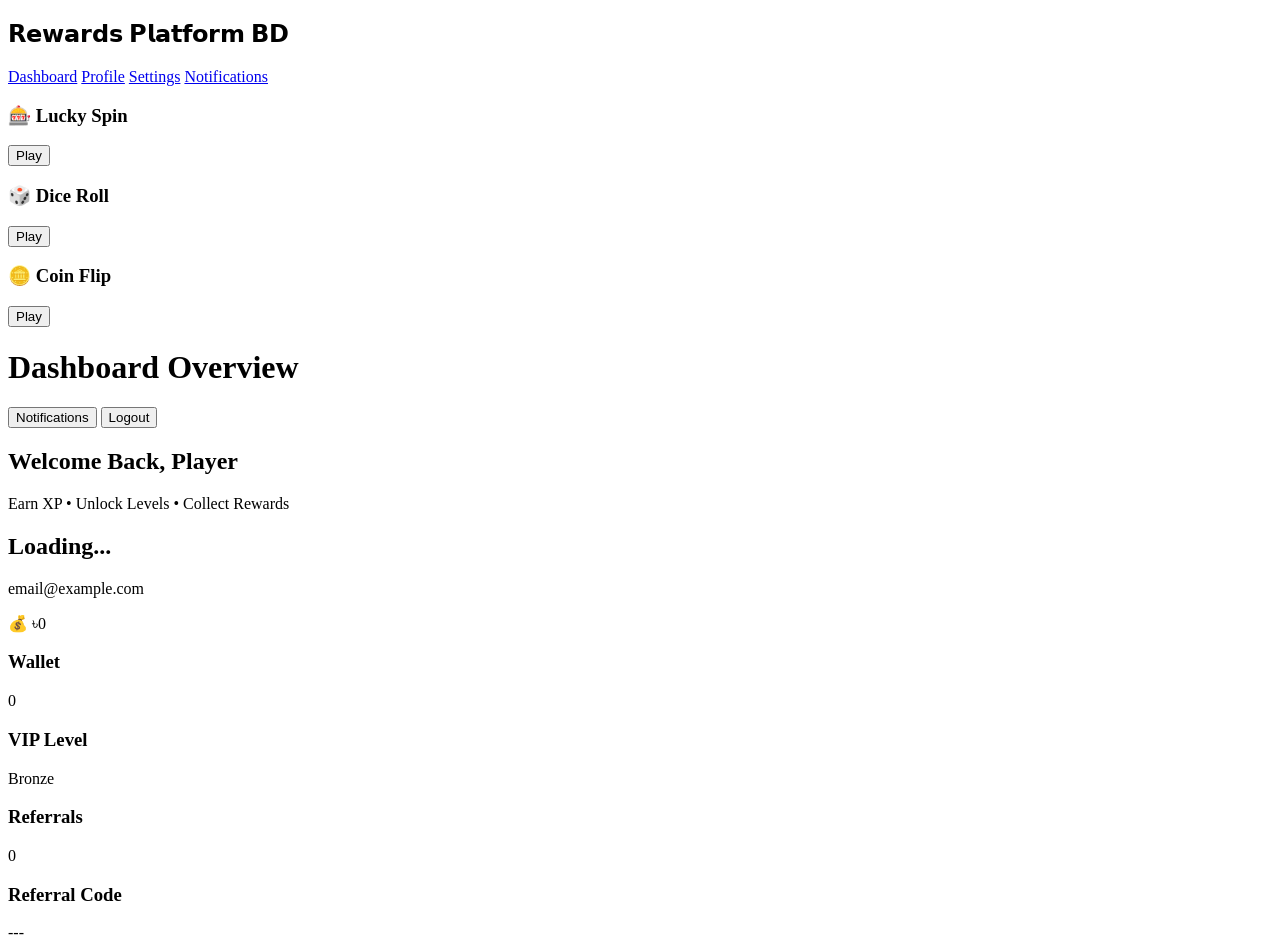
==== commit 0ae610bb: "Update dashboard.html Signed-off-by: Hasanuzzaman Zibon <noybok6400@gmail.com>" ====
--- a/dashboard.html
+++ b/dashboard.html
@@ -10,6 +10,8 @@
 <link rel="preconnect" href="https://fonts.gstatic.com" crossorigin>
 <link href="https://fonts.googleapis.com/css2?family=Inter:wght@400;500;600;700;800&display=swap" rel="stylesheet">
 <link rel="stylesheet" href="css/profile.css">
+<link rel="stylesheet" href="./assets/css/variables.css">
+<link rel="stylesheet" href="./assets/css/dashboard.css">
 </head>
 
 <body>
--- a/assets/css/variables.css
+++ b/assets/css/variables.css
@@ -0,0 +1,74 @@
+:root {
+
+    /* COLORS */
+
+    --color-primary: #00e5ff;
+    --color-primary-dark: #00b8cc;
+
+    --color-success: #22c55e;
+    --color-danger: #ef4444;
+    --color-warning: #f59e0b;
+
+    --color-bg: #0b1120;
+    --color-surface: #111827;
+    --color-surface-light: #1f2937;
+
+    --color-text: #ffffff;
+    --color-text-muted: #94a3b8;
+
+    --color-border: rgba(255,255,255,0.08);
+
+    /* TYPOGRAPHY */
+
+    --font-primary:
+        Inter,
+        Segoe UI,
+        Roboto,
+        sans-serif;
+
+    --font-size-xs: 12px;
+    --font-size-sm: 14px;
+    --font-size-md: 16px;
+    --font-size-lg: 18px;
+    --font-size-xl: 24px;
+    --font-size-2xl: 32px;
+    --font-size-3xl: 48px;
+
+    /* SPACING */
+
+    --space-1: 4px;
+    --space-2: 8px;
+    --space-3: 12px;
+    --space-4: 16px;
+    --space-5: 24px;
+    --space-6: 32px;
+    --space-7: 48px;
+    --space-8: 64px;
+
+    /* BORDER */
+
+    --radius-sm: 8px;
+    --radius-md: 12px;
+    --radius-lg: 18px;
+    --radius-xl: 24px;
+
+    /* SHADOW */
+
+    --shadow-sm:
+        0 2px 6px rgba(0,0,0,0.2);
+
+    --shadow-md:
+        0 6px 20px rgba(0,0,0,0.25);
+
+    --shadow-lg:
+        0 10px 40px rgba(0,0,0,0.4);
+
+    /* CONTAINER */
+
+    --container-width: 1280px;
+
+    /* TRANSITION */
+
+    --transition:
+        all 0.25s ease;
+}
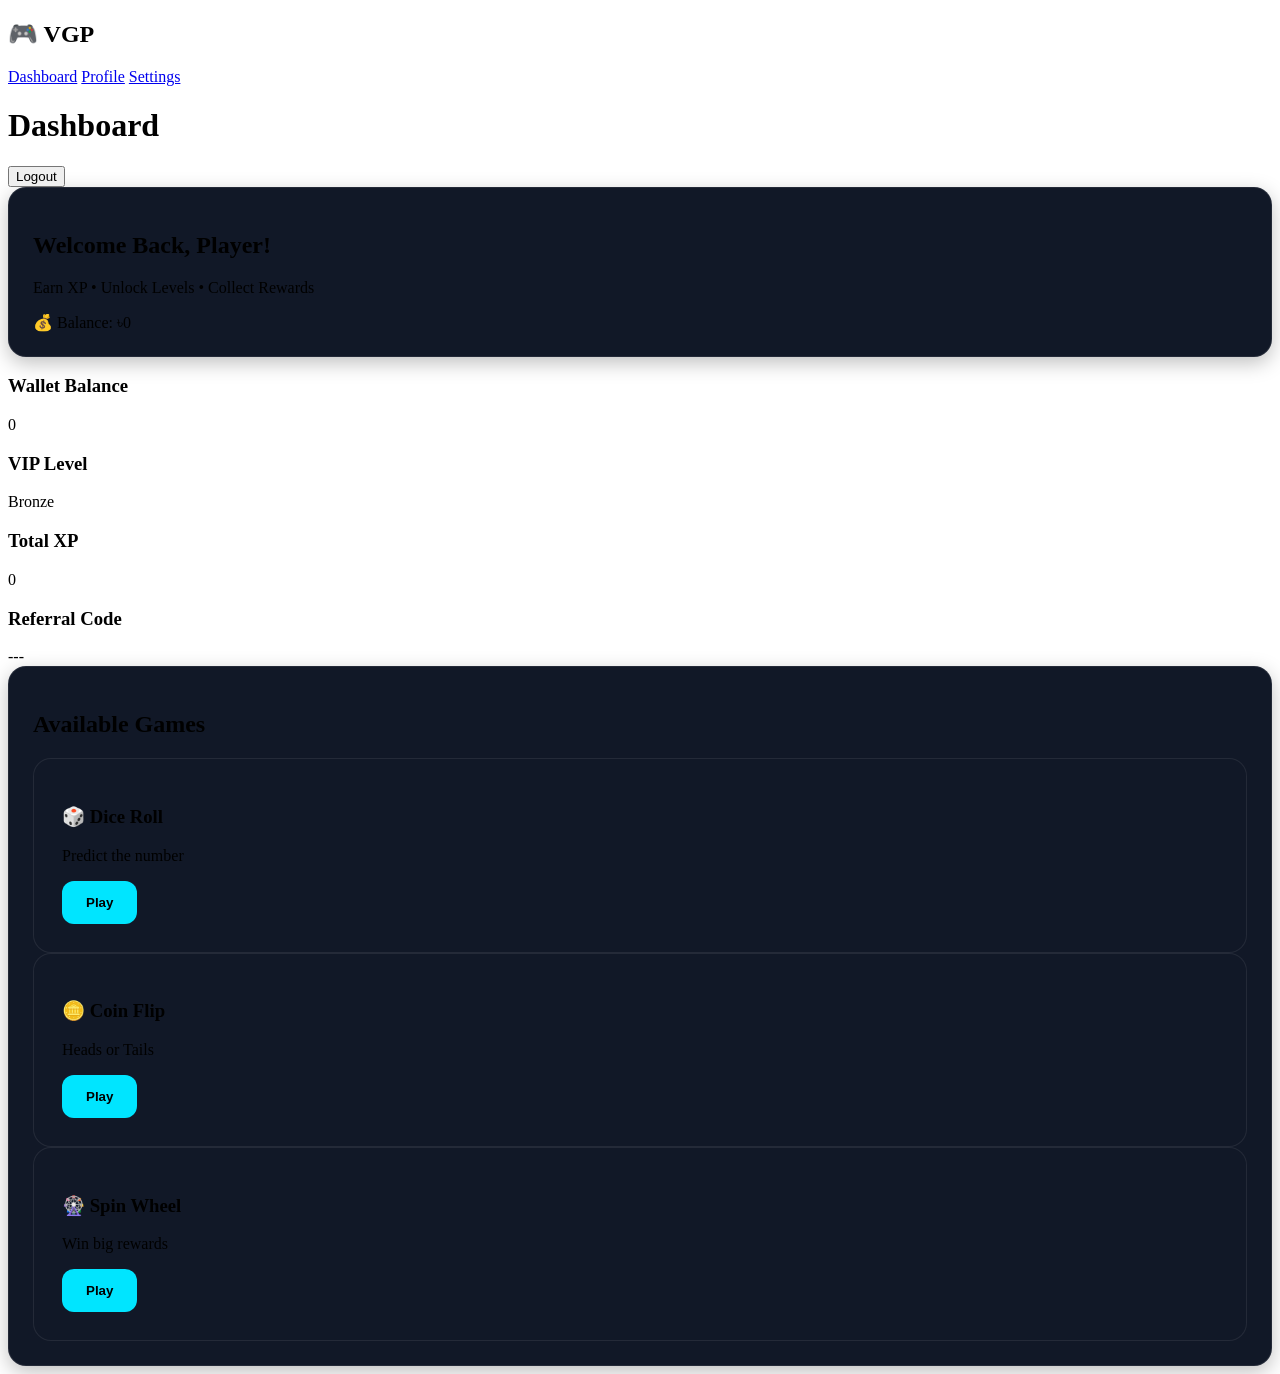
==== commit feea9bff: "Fix: Completely rewrite dashboard.html with clean structure" ====
--- a/dashboard.html
+++ b/dashboard.html
@@ -2,140 +2,126 @@
 <html lang="en">
 
 <head>
-<meta charset="UTF-8">
-<meta name="viewport" content="width=device-width, initial-scale=1.0">
-
-<title>Dashboard |Rewards Platform BD</title>
-<link rel="preconnect" href="https://fonts.googleapis.com">
-<link rel="preconnect" href="https://fonts.gstatic.com" crossorigin>
-<link href="https://fonts.googleapis.com/css2?family=Inter:wght@400;500;600;700;800&display=swap" rel="stylesheet">
-<link rel="stylesheet" href="css/profile.css">
-<link rel="stylesheet" href="./assets/css/variables.css">
-<link rel="stylesheet" href="./assets/css/dashboard.css">
+    <meta charset="UTF-8">
+    <meta name="viewport" content="width=device-width, initial-scale=1.0">
+    <title>Dashboard | Virtual Gaming Platform</title>
+    <link rel="stylesheet" href="./assets/css/variables.css">
+    <link rel="stylesheet" href="./assets/css/layout.css">
+    <link rel="stylesheet" href="./assets/css/components.css">
+    <link rel="stylesheet" href="./assets/css/dashboard.css">
 </head>
 
 <body>
 
-<!-- ===================================== -->
-<!-- APP LAYOUT -->
-<!-- ===================================== -->
+    <div class="app-layout">
 
-<div class="app-layout">
+        <!-- SIDEBAR -->
+        <aside class="sidebar">
+            <div class="sidebar-header">
+                <h2 class="brand-logo">🎮 VGP</h2>
+            </div>
 
-    <!-- ===================================== -->
-    <!-- SIDEBAR -->
-    <!-- ===================================== -->
+            <nav class="sidebar-nav">
+                <a href="dashboard.html" class="nav-link active">Dashboard</a>
+                <a href="profile.html" class="nav-link">Profile</a>
+                <a href="settings.html" class="nav-link">Settings</a>
+            </nav>
+        </aside>
 
-    <aside class="sidebar">
+        <!-- MAIN CONTENT -->
+        <main class="main-content">
 
-        <div class="sidebar-header">
-            <h2 class="brand-logo">𝗥𝗲𝘄𝗮𝗿𝗱𝘀 𝗣𝗹𝗮𝘁𝗳𝗼𝗿𝗺 𝗕𝗗</h2>
-        </div>
+            <!-- TOPBAR -->
+            <header class="topbar">
+                <div class="topbar-left">
+                    <h1>Dashboard</h1>
+                </div>
+                <div class="topbar-right">
+                    <button id="logoutBtn" class="logout-button">Logout</button>
+                </div>
+            </header>
 
-        <nav class="sidebar-nav">
+            <!-- WELCOME SECTION -->
+            <section class="card profile-hero">
+                <div class="hero-pro">
+                    <h1>Welcome Back, <span id="userName">Player</span>!</h1>
+                    <p>Earn XP • Unlock Levels • Collect Rewards</p>
+                </div>
+                <div class="wallet-anim glow">
+                    💰 Balance: <span id="walletValue">৳0</span>
+                </div>
+            </section>
 
-            <a href="dashboard.html" class="nav-link active">Dashboard</a>
-            <a href="profile.html" class="nav-link">Profile</a>
-            <a href="settings.html" class="nav-link">Settings</a>
-            <a href="notifications.html" class="nav-link">Notifications</a>
+            <!-- STATS GRID -->
+            <section class="stats-grid">
+                <div class="stat-card">
+                    <h3>Wallet Balance</h3>
+                    <div id="userPoints" class="stat-value">0</div>
+                </div>
 
-        </nav>
+                <div class="stat-card">
+                    <h3>VIP Level</h3>
+                    <div id="userVip" class="stat-value">Bronze</div>
+                </div>
 
-    </aside>
+                <div class="stat-card">
+                    <h3>Total XP</h3>
+                    <div id="userXp" class="stat-value">0</div>
+                </div>
 
-    <!-- ===================================== -->
-    <!-- MAIN CONTENT -->
-    <!-- ===================================== -->
+                <div class="stat-card">
+                    <h3>Referral Code</h3>
+                    <div id="referralCode" class="stat-value">---</div>
+                </div>
+            </section>
 
-    <main class="main-content">
+            <!-- GAMES SECTION -->
+            <section class="card">
+                <h2>Available Games</h2>
+                <div class="game-grid">
 
-<div class="game-grid">
+                    <div class="game-card">
+                        <h3>🎲 Dice Roll</h3>
+                        <p>Predict the number</p>
+                        <button class="btn btn-primary" onclick="playGame('dice')">Play</button>
+                    </div>
 
-    <div class="game-card">
-        <h3>🎰 Lucky Spin</h3>
-        <button onclick="spin()">Play</button>
+                    <div class="game-card">
+                        <h3>🪙 Coin Flip</h3>
+                        <p>Heads or Tails</p>
+                        <button class="btn btn-primary" onclick="playGame('coinflip')">Play</button>
+                    </div>
+
+                    <div class="game-card">
+                        <h3>🎡 Spin Wheel</h3>
+                        <p>Win big rewards</p>
+                        <button class="btn btn-primary" onclick="playGame('spinwheel')">Play</button>
+                    </div>
+
+                </div>
+            </section>
+
+        </main>
+
     </div>
 
-    <div class="game-card">
-        <h3>🎲 Dice Roll</h3>
-        <button onclick="rollDice()">Play</button>
-    </div>
+    <!-- Scripts -->
+    <script src="./js/config.js"></script>
+    <script src="./js/storage.js"></script>
+    <script src="./js/auth.js"></script>
+    <script src="./js/dashboard.js"></script>
 
-    <div class="game-card">
-        <h3>🪙 Coin Flip</h3>
-        <button onclick="coinFlip()">Play</button>
-    </div>
+    <script>
+        function playGame(gameType) {
+            if (!authManager.isLoggedIn()) {
+                alert('Please login first');
+                window.location.href = 'login.html';
+                return;
+            }
+            alert('Game: ' + gameType + '\n(Feature coming soon)');
+        }
+    </script>
 
-</div>
-		
-        <!-- ===================================== -->
-        <!-- TOPBAR -->
-        <!-- ===================================== -->
+</body>
 
-        <header class="topbar">
-
-            <div class="topbar-left">
-                <h1>Dashboard Overview</h1>
-            </div>
-
-            <div class="topbar-right">
-
-                <button id="notificationBtn" class="icon-button">
-                    Notifications
-                </button>
-
-                <button id="logoutBtn" class="logout-button">
-                    Logout
-                </button>
-
-            </div>
-
-        </header>
-
-        <!-- USER WELCOME CARD / HERO SECTION -->
-<section class="card profile-hero">
-	<div class="hero-pro">
-    <h1>Welcome Back, Player</h1>
-    <p>Earn XP • Unlock Levels • Collect Rewards</p>
-   
- </div>
-    <div>
-        <h2 id="userName">Loading...</h2>
-        <p id="userEmail">email@example.com</p>
-    </div>
-
-    <!-- 💰 WALLET BOX HERE -->
-    <div class="wallet-anim glow">
-    💰 <span id="walletValue">৳0</span>
-</div>
-
-</section>
-
-        <!-- ===================================== -->
-        <!-- STATS GRID -->
-        <!-- ===================================== -->
-
-        <section class="stats-grid">
-
-            <div class="stat-card">
-                <h3>Wallet</h3>
-                <div id="userPoints" class="stat-value">0</div>
-            </div>
-
-            <div class="stat-card">
-                <h3>VIP Level</h3>
-                <div id="userVip" class="stat-value">Bronze</div>
-            </div>
-
-            <div class="stat-card">
-                <h3>Referrals</h3>
-                <div id="referralCount" class="stat-value">0</div>
-            </div>
-
-            <div class="stat-card">
-                <h3>Referral Code</h3>
-                <div id="referralCode" class="stat-value">---</div>
-            </div>
-            <script src="js/storage.js"></script>
-			<script src="js/auth.js"></script>
-			<script src="js/dashboard.js"></script>
+</html>
--- a/assets/css/components.css
+++ b/assets/css/components.css
@@ -0,0 +1,94 @@
+.btn {
+
+    display: inline-flex;
+
+    align-items: center;
+
+    justify-content: center;
+
+    gap: 8px;
+
+    padding: 14px 24px;
+
+    border-radius: var(--radius-md);
+
+    border: none;
+
+    cursor: pointer;
+
+    transition: var(--transition);
+
+    font-weight: 600;
+}
+
+.btn-primary {
+
+    background: var(--color-primary);
+
+    color: #000;
+}
+
+.btn-primary:hover {
+
+    background: var(--color-primary-dark);
+
+    transform: translateY(-2px);
+}
+
+.btn-secondary {
+
+    background: var(--color-surface-light);
+
+    color: var(--color-text);
+}
+
+.btn-outline {
+
+    border: 1px solid var(--color-border);
+
+    background: transparent;
+
+    color: var(--color-text);
+}
+
+.btn-lg {
+
+    padding: 16px 28px;
+}
+
+.card {
+
+    background: var(--color-surface);
+
+    border: 1px solid var(--color-border);
+
+    border-radius: var(--radius-lg);
+
+    padding: 24px;
+
+    box-shadow: var(--shadow-md);
+}
+
+.feature-card,
+.game-card,
+.reward-card {
+
+    background: var(--color-surface);
+
+    border: 1px solid var(--color-border);
+
+    border-radius: var(--radius-lg);
+
+    padding: 28px;
+
+    transition: var(--transition);
+}
+
+.feature-card:hover,
+.game-card:hover,
+.reward-card:hover {
+
+    transform: translateY(-5px);
+
+    box-shadow: var(--shadow-lg);
+}
